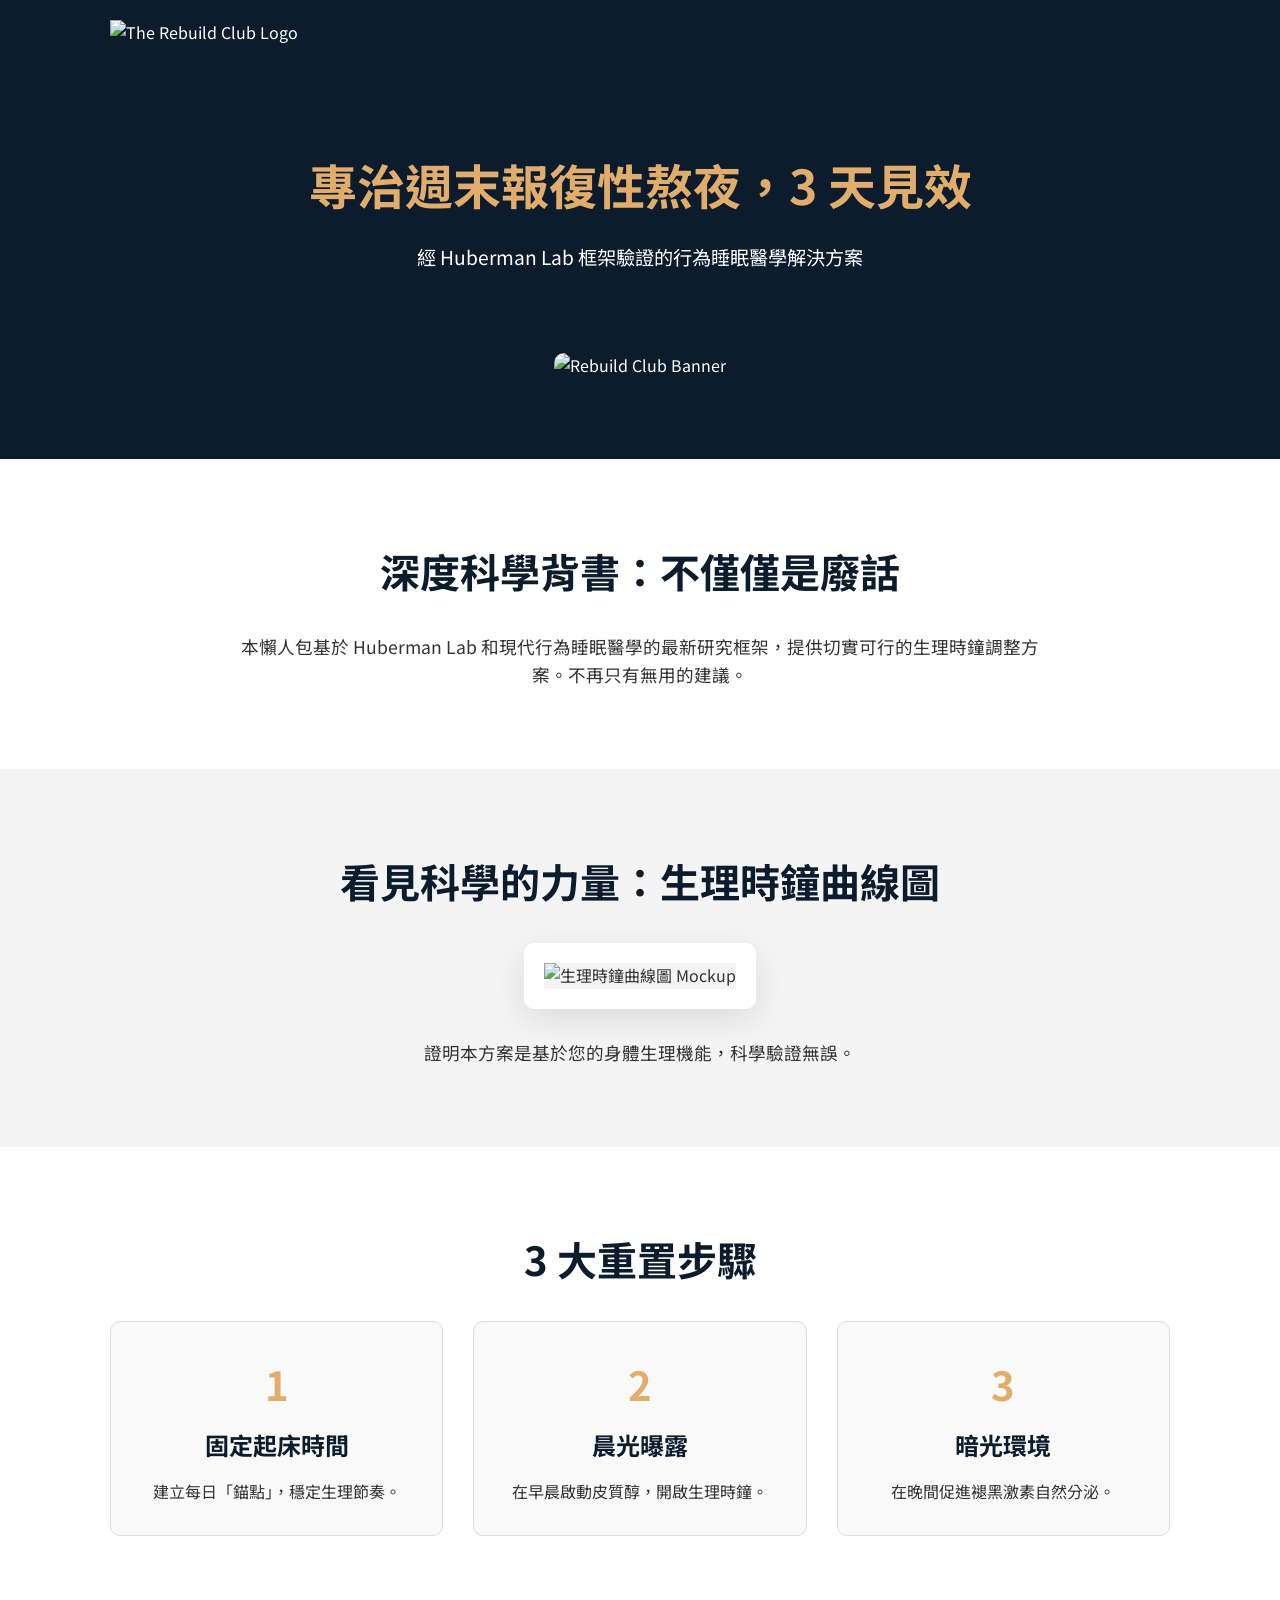
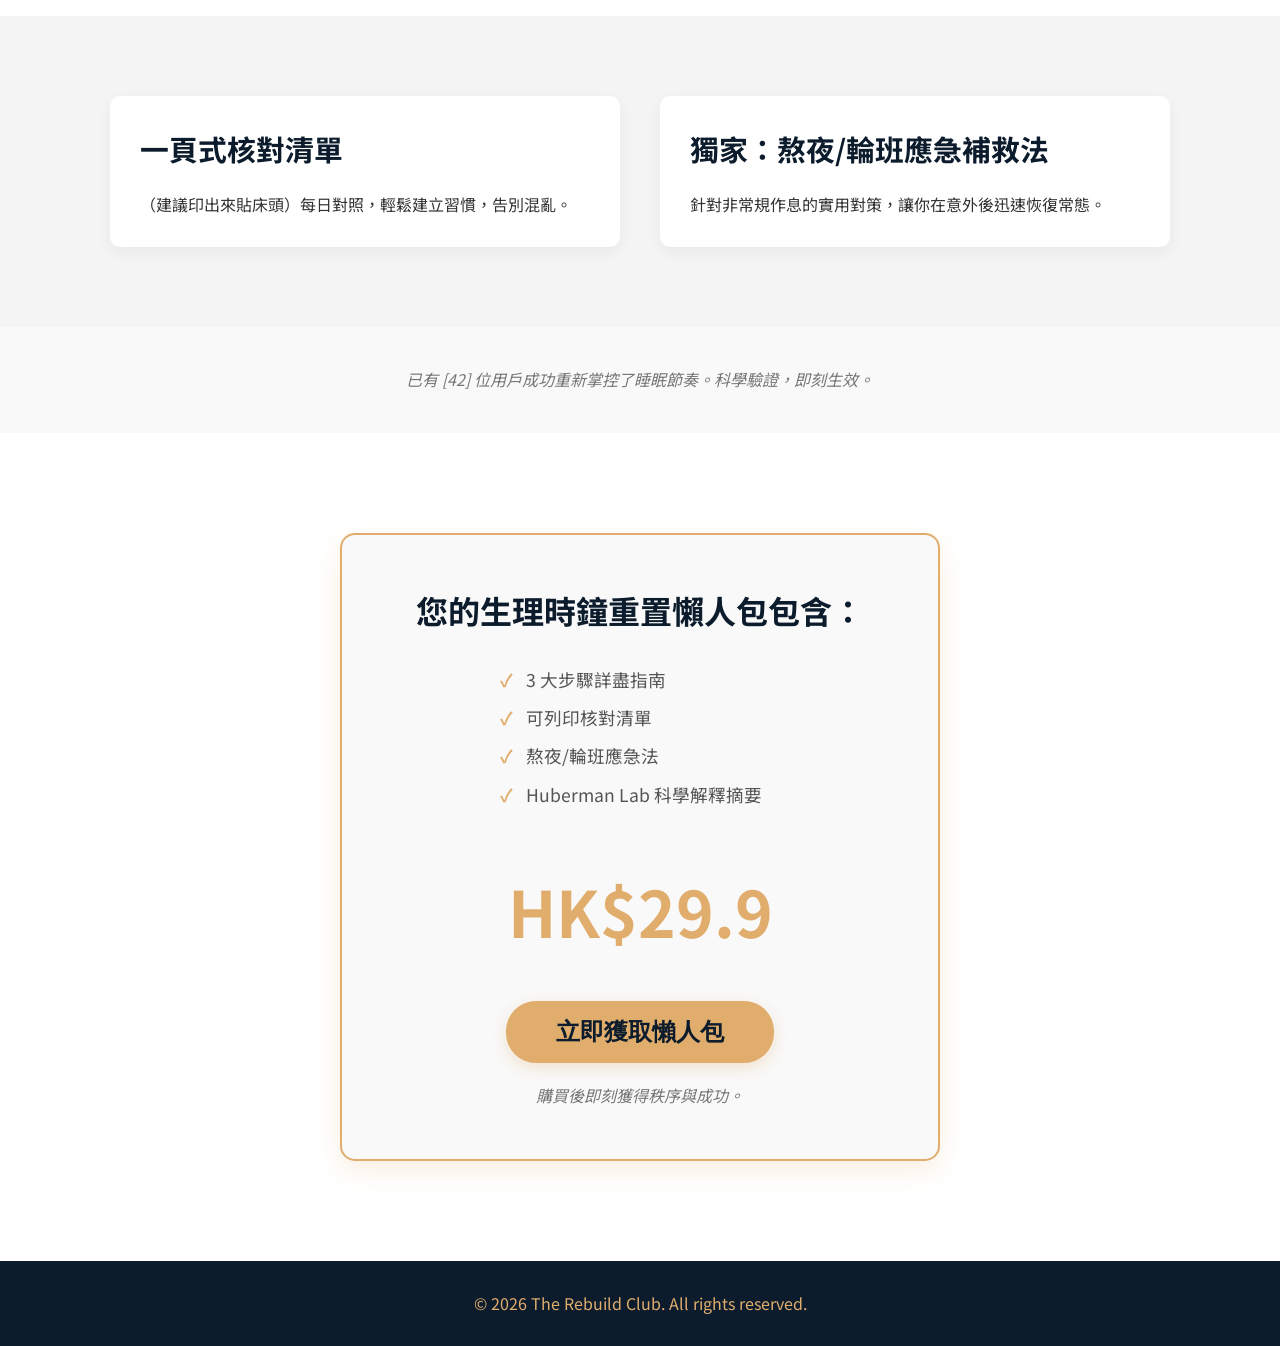
==== index.html @ 84f75bc5 "Update index.html" ====
<!DOCTYPE html>
<html lang="zh-Hant">
<head>
    <meta charset="UTF-8">
    <meta name="viewport" content="width=device-width, initial-scale=1.0">
    <title>生理時鐘重置懶人包 - The Rebuild Club</title>
    <link rel="stylesheet" href="style.css">
    <link rel="preconnect" href="https://fonts.googleapis.com">
    <link rel="preconnect" href="https://fonts.gstatic.com" crossorigin>
    <link href="https://fonts.googleapis.com/css2?family=Noto+Sans+TC:wght@400;700&display=swap" rel="stylesheet">
</head>
<body>
    <header>
        <div class="container">
            <img src="image_1.png" alt="The Rebuild Club Logo" class="logo">
        </div>
    </header>

    <section class="hero">
        <div class="container">
            <h1>專治週末報復性熬夜，3 天見效</h1>
            <p>經 Huberman Lab 框架驗證的行為睡眠醫學解決方案</p>
            <img src="image_1.png" alt="Rebuild Club Banner" class="hero-banner">
        </div>
    </section>

    <section class="science">
        <div class="container">
            <h2>深度科學背書：不僅僅是廢話</h2>
            <p>本懶人包基於 Huberman Lab 和現代行為睡眠醫學的最新研究框架，提供切實可行的生理時鐘調整方案。不再只有無用的建議。</p>
        </div>
    </section>

    <section class="product featured">
        <div class="container">
            <h2>看見科學的力量：生理時鐘曲線圖</h2>
            <div class="mockup-container">
                <img src="image_0.png" alt="生理時鐘曲線圖 Mockup" class="product-mockup">
            </div>
            <p>證明本方案是基於您的身體生理機能，科學驗證無誤。</p>
        </div>
    </section>

    <section class="steps">
        <div class="container">
            <h2>3 大重置步驟</h2>
            <div class="steps-grid">
                <div class="step-card">
                    <div class="step-number">1</div>
                    <h3>固定起床時間</h3>
                    <p>建立每日「錨點」，穩定生理節奏。</p>
                </div>
                <div class="step-card">
                    <div class="step-number">2</div>
                    <h3>晨光曝露</h3>
                    <p>在早晨啟動皮質醇，開啟生理時鐘。</p>
                </div>
                <div class="step-card">
                    <div class="step-number">3</div>
                    <h3>暗光環境</h3>
                    <p>在晚間促進褪黑激素自然分泌。</p>
                </div>
            </div>
        </div>
    </section>

    <section class="checklist-rescue">
        <div class="container">
            <div class="row">
                <div class="checklist-col">
                    <h3>一頁式核對清單</h3>
                    <p>（建議印出來貼床頭）每日對照，輕鬆建立習慣，告別混亂。</p>
                </div>
                <div class="rescue-col">
                    <h3>獨家：熬夜/輪班應急補救法</h3>
                    <p>針對非常規作息的實用對策，讓你在意外後迅速恢復常態。</p>
                </div>
            </div>
        </div>
    </section>

    <section class="social-proof">
        <div class="container">
            <p>已有 [42] 位用戶成功重新掌控了睡眠節奏。科學驗證，即刻生效。</p>
        </div>
    </section>

    <section class="pricing">
        <div class="container">
            <div class="pricing-card">
                <h3>您的生理時鐘重置懶人包包含：</h3>
                <ul>
                    <li>3 大步驟詳盡指南</li>
                    <li>可列印核對清單</li>
                    <li>熬夜/輪班應急法</li>
                    <li>Huberman Lab 科學解釋摘要</li>
                </ul>
                <div class="price">HK$29.9</div>
                <button class="cta-button">立即獲取懶人包</button>
                <p class="implication">購買後即刻獲得秩序與成功。</p>
            </div>
        </div>
    </section>

    <footer>
        <div class="container">
            <p>&copy; 2026 The Rebuild Club. All rights reserved.</p>
        </div>
    </footer >
</body>
</html>
---- style.css ----
/* --- Reset & Global --- */
* { box-sizing: border-box; margin: 0; padding: 0; }
body { font-family: 'Noto Sans TC', sans-serif; line-height: 1.6; color: #333; background-color: #f4f4f4; }
.container { max-width: 1100px; margin: 0 auto; padding: 0 20px; }
h1, h2, h3 { color: #0c1c2c; } /* 使用 logo 的深藍色 */

/* --- Header --- */
header { background-color: #0c1c2c; color: #fff; padding: 20px 0; }
.logo { height: 50px; }

/* --- Hero --- */
.hero { background-color: #0c1c2c; color: #fff; text-align: center; padding: 80px 0; }
.hero h1 { font-size: 3rem; margin-bottom: 20px; color: #e1ad6d; } /* 使用 logo 的金色 */
.hero p { font-size: 1.2rem; margin-bottom: 40px; }
.hero-banner { max-width: 60%; margin-top: 40px; border-radius: 10px; }

/* --- Science --- */
.science { padding: 80px 0; background-color: #fff; }
.science h2 { font-size: 2.5rem; text-align: center; margin-bottom: 30px; }
.science p { text-align: center; max-width: 800px; margin: 0 auto; font-size: 1.1rem; }

/* --- Product (Featured Section) --- */
.product { padding: 80px 0; }
.product h2 { font-size: 2.5rem; text-align: center; margin-bottom: 30px; }
.mockup-container { text-align: center; margin-bottom: 30px; display: flex; justify-content: center; }
.product-mockup { 
    max-width: 80%; 
    border-radius: 10px; 
    box-shadow: 0 10px 30px rgba(0,0,0,0.1); 
    border: 20px solid #fff; /* 模擬印刷頁面 Mockup */
    transition: transform 0.3s ease;
}
.product-mockup:hover { transform: scale(1.02); }
.product p { text-align: center; max-width: 800px; margin: 0 auto; font-size: 1.1rem; }

/* --- Steps --- */
.steps { padding: 80px 0; background-color: #fff; }
.steps h2 { font-size: 2.5rem; text-align: center; margin-bottom: 30px; }
.steps-grid { display: grid; grid-template-columns: repeat(3, 1fr); gap: 30px; }
.step-card { background-color: #f9f9f9; padding: 30px; border-radius: 10px; text-align: center; border: 1px solid #ddd; }
.step-number { font-size: 2.5rem; color: #e1ad6d; font-weight: bold; margin-bottom: 10px; }
.step-card h3 { font-size: 1.5rem; margin-bottom: 15px; }

/* --- Checklist & Rescue --- */
.checklist-rescue { padding: 80px 0; }
.row { display: flex; gap: 40px; }
.checklist-col, .rescue-col { flex: 1; padding: 30px; background-color: #fff; border-radius: 10px; box-shadow: 0 5px 15px rgba(0,0,0,0.05); }
.checklist-col h3, .rescue-col h3 { font-size: 1.8rem; margin-bottom: 20px; }

/* --- Social Proof --- */
.social-proof { padding: 40px 0; text-align: center; font-style: italic; background-color: #f9f9f9; color: #777; }

/* --- Pricing/CTA --- */
.pricing { padding: 100px 0; background-color: #fff; }
.pricing-card { 
    max-width: 600px; 
    margin: 0 auto; 
    padding: 50px; 
    border-radius: 15px; 
    background-color: #f9f9f9; 
    border: 2px solid #e1ad6d; 
    text-align: center; 
    box-shadow: 0 10px 25px rgba(225, 173, 109, 0.2);
}
.pricing-card h3 { font-size: 2rem; margin-bottom: 30px; }
.pricing-card ul { list-style: none; margin-bottom: 40px; text-align: left; display: inline-block; }
.pricing-card li { margin-bottom: 10px; font-size: 1.1rem; color: #555; }
.pricing-card li:before { content: "\2713"; color: #e1ad6d; font-weight: bold; display: inline-block; width: 1em; margin-left: -1em; margin-right: 0.5em; } /* 添加勾選符號 */
.price { font-size: 4rem; font-weight: bold; color: #e1ad6d; margin-bottom: 40px; }
.cta-button { 
    background-color: #e1ad6d; 
    color: #0c1c2c; 
    border: none; 
    padding: 15px 50px; 
    font-size: 1.5rem; 
    font-weight: bold; 
    border-radius: 30px; 
    cursor: pointer; 
    text-transform: uppercase; 
    transition: background-color 0.3s ease, transform 0.2s ease;
    box-shadow: 0 5px 15px rgba(225, 173, 109, 0.3);
}
.cta-button:hover { background-color: #d19a58; transform: translateY(-3px); }
.implication { margin-top: 20px; font-size: 1rem; color: #777; font-style: italic; }

/* --- Footer --- */
footer { padding: 30px 0; text-align: center; background-color: #0c1c2c; color: #e1ad6d; }

/* --- Responsive (響應式設計) --- */
@media (max-width: 768px) {
    .hero h1 { font-size: 2rem; }
    .hero p { font-size: 1rem; }
    .hero-banner { max-width: 80%; }
    .steps-grid { grid-template-columns: 1fr; }
    .row { flex-direction: column; gap: 20px; }
    .price { font-size: 3rem; }
    .pricing-card { padding: 30px; }
}
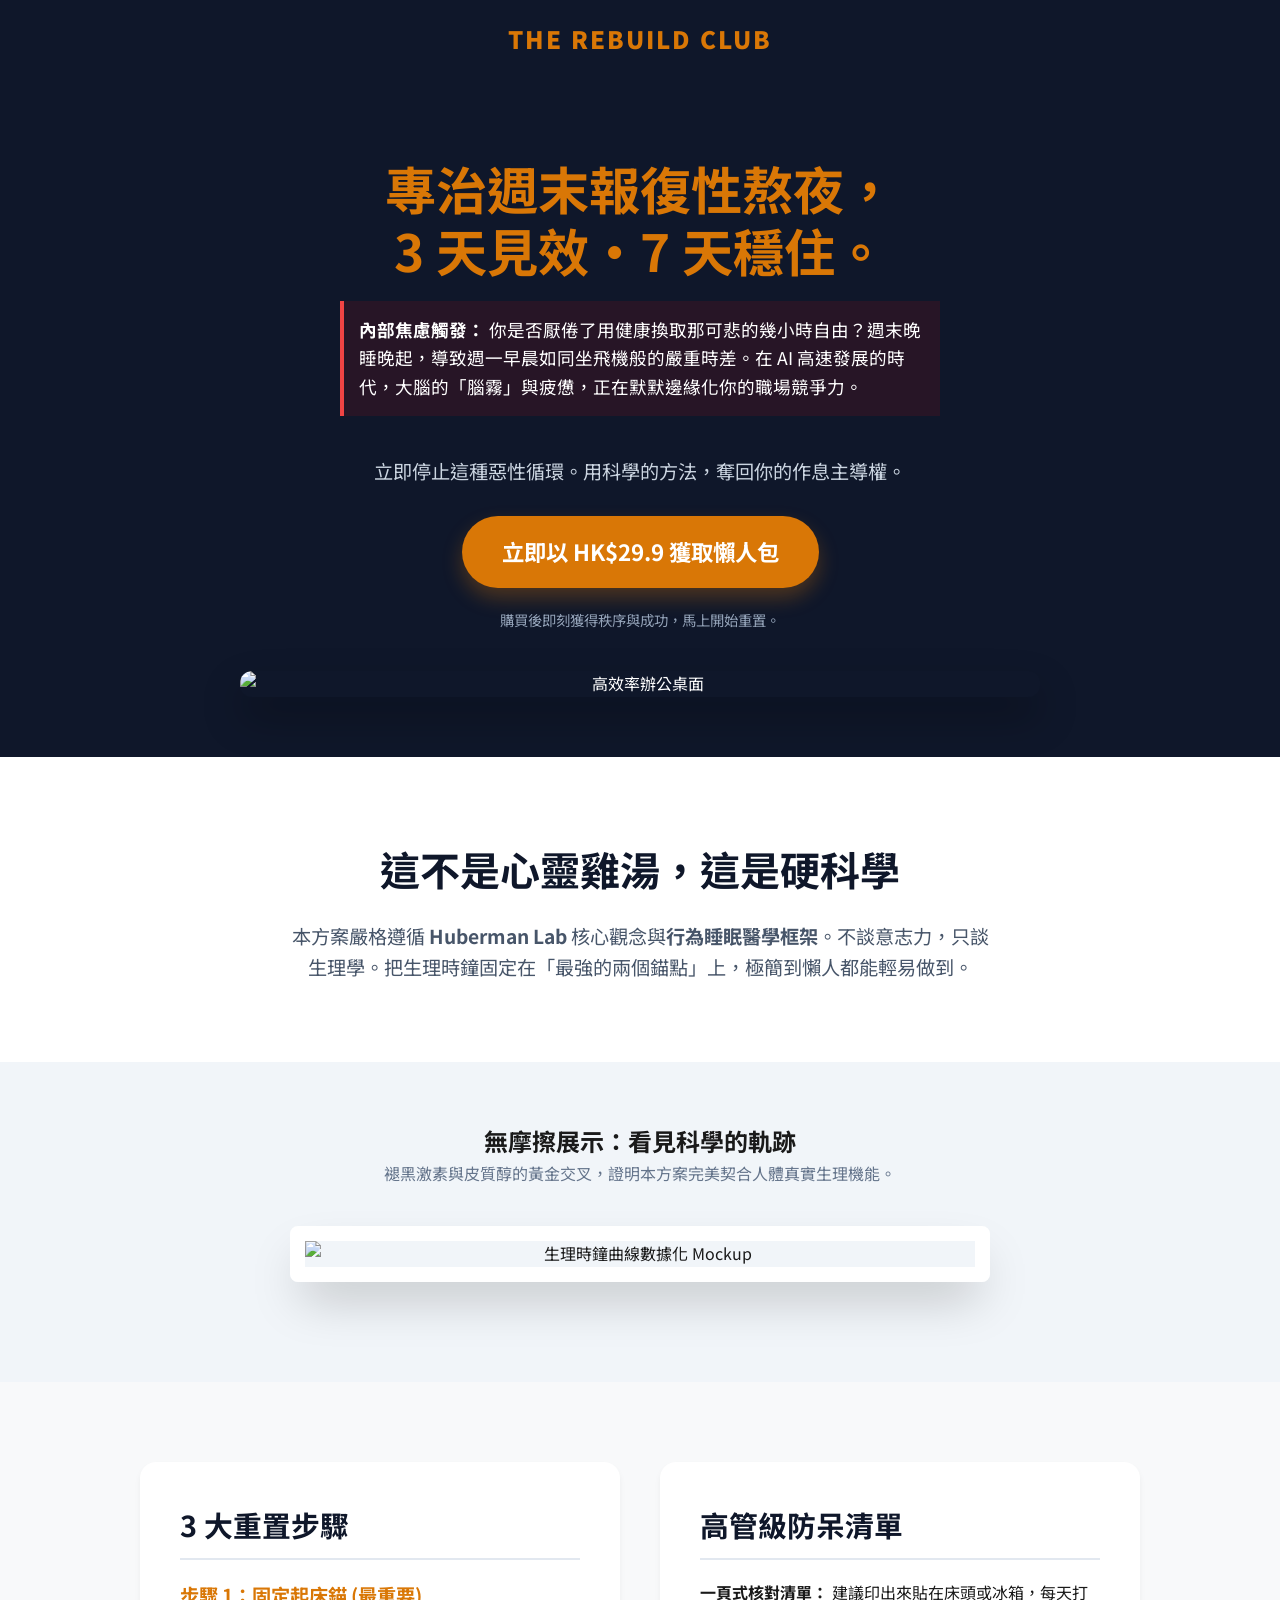
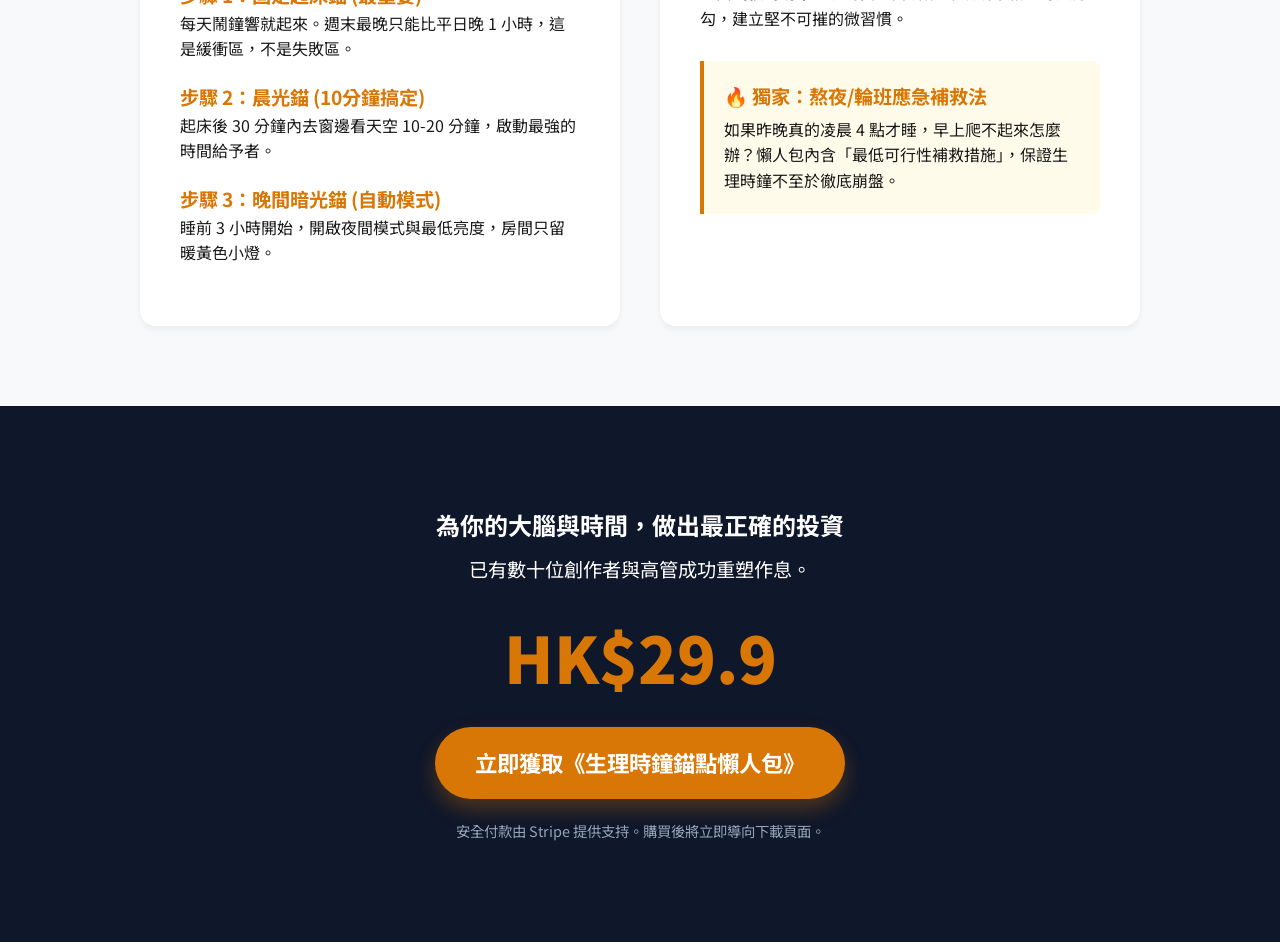
==== commit 72eaa37b: "Create index.html" ====
--- a/index.html
+++ b/index.html
@@ -3,109 +3,151 @@
 <head>
     <meta charset="UTF-8">
     <meta name="viewport" content="width=device-width, initial-scale=1.0">
-    <title>生理時鐘重置懶人包 - The Rebuild Club</title>
-    <link rel="stylesheet" href="style.css">
-    <link rel="preconnect" href="https://fonts.googleapis.com">
-    <link rel="preconnect" href="https://fonts.gstatic.com" crossorigin>
-    <link href="https://fonts.googleapis.com/css2?family=Noto+Sans+TC:wght@400;700&display=swap" rel="stylesheet">
+    <title>生理時鐘錨點懶人包 - The Rebuild Club</title>
+    <link href="https://fonts.googleapis.com/css2?family=Noto+Sans+TC:wght@400;700;900&display=swap" rel="stylesheet">
+    <style>
+        /* 全局設定 */
+        * { box-sizing: border-box; margin: 0; padding: 0; }
+        body { font-family: 'Noto Sans TC', sans-serif; line-height: 1.6; color: #1a1a1a; background-color: #f8f9fa; }
+        .container { max-width: 1000px; margin: 0 auto; padding: 0 20px; }
+        img { max-width: 100%; height: auto; display: block; }
+        
+        /* 品牌顏色 */
+        :root {
+            --primary-dark: #0f172a; /* 深藍色 */
+            --accent-gold: #d97706; /* 沉穩金色 */
+            --bg-light: #ffffff;
+        }
+
+        /* 導覽列 */
+        header { background-color: var(--primary-dark); padding: 20px 0; text-align: center; }
+        .logo-text { color: var(--accent-gold); font-size: 1.5rem; font-weight: 900; letter-spacing: 2px; }
+
+        /* 英雄區 (Hook - 反面願景) */
+        .hero { background-color: var(--primary-dark); color: #fff; padding: 80px 0 60px; text-align: center; }
+        .hero h1 { font-size: 3.2rem; color: var(--accent-gold); margin-bottom: 20px; line-height: 1.2; }
+        .hero .hook-text { font-size: 1.2rem; color: #cbd5e1; margin-bottom: 30px; max-width: 800px; margin-left: auto; margin-right: auto; }
+        .hero .pain-point { background-color: rgba(255,0,0,0.1); border-left: 4px solid #ef4444; padding: 15px; text-align: left; max-width: 600px; margin: 0 auto 40px; font-size: 1.1rem; }
+        
+        /* 按鈕樣式 */
+        .btn { display: inline-block; background-color: var(--accent-gold); color: #fff; padding: 18px 40px; font-size: 1.4rem; font-weight: bold; text-decoration: none; border-radius: 50px; transition: transform 0.2s, box-shadow 0.2s; box-shadow: 0 10px 20px rgba(217, 119, 6, 0.3); }
+        .btn:hover { transform: translateY(-3px); box-shadow: 0 15px 25px rgba(217, 119, 6, 0.4); }
+
+        /* 視覺橫幅 (Banner) */
+        .banner-img { border-radius: 12px; margin: 40px auto 0; box-shadow: 0 20px 40px rgba(0,0,0,0.3); max-width: 800px; }
+
+        /* 科學背書區 */
+        .science { padding: 80px 0; background-color: var(--bg-light); text-align: center; }
+        .science h2 { font-size: 2.5rem; color: var(--primary-dark); margin-bottom: 20px; }
+        .science p { font-size: 1.2rem; color: #475569; max-width: 700px; margin: 0 auto; }
+
+        /* Featured Section (無摩擦展示 Mockup) */
+        .featured { padding: 60px 0; background-color: #f1f5f9; text-align: center; }
+        .mockup-wrapper { margin: 40px auto; max-width: 700px; position: relative; }
+        /* 模擬實體紙張/平板的陰影與邊框 */
+        .mockup-img { border-radius: 8px; border: 15px solid #fff; box-shadow: 0 25px 50px -12px rgba(0, 0, 0, 0.25); }
+
+        /* 步驟與清單區 */
+        .content-grid { display: grid; grid-template-columns: 1fr 1fr; gap: 40px; padding: 80px 0; }
+        .steps-box, .checklist-box { background: #fff; padding: 40px; border-radius: 16px; box-shadow: 0 4px 6px rgba(0,0,0,0.05); }
+        h3 { font-size: 1.8rem; color: var(--primary-dark); margin-bottom: 20px; border-bottom: 2px solid #e2e8f0; padding-bottom: 10px; }
+        .step-item { margin-bottom: 20px; }
+        .step-item strong { display: block; color: var(--accent-gold); font-size: 1.2rem; }
+        
+        .exclusive { background-color: #fffbeb; border-left: 4px solid var(--accent-gold); padding: 20px; margin-top: 30px; border-radius: 0 8px 8px 0; }
+
+        /* 價格與 CTA 區 */
+        .pricing { background-color: var(--primary-dark); color: #fff; padding: 100px 0; text-align: center; }
+        .price-tag { font-size: 4rem; font-weight: 900; color: var(--accent-gold); margin: 20px 0; }
+        .guarantee { margin-top: 20px; color: #94a3b8; font-size: 0.9rem; }
+
+        /* 響應式 */
+        @media (max-width: 768px) {
+            .hero h1 { font-size: 2.2rem; }
+            .content-grid { grid-template-columns: 1fr; }
+        }
+    </style>
 </head>
 <body>
+
     <header>
         <div class="container">
-            <img src="image_1.png" alt="The Rebuild Club Logo" class="logo">
+            <div class="logo-text">THE REBUILD CLUB</div>
         </div>
     </header>
 
     <section class="hero">
         <div class="container">
-            <h1>專治週末報復性熬夜，3 天見效</h1>
-            <p>經 Huberman Lab 框架驗證的行為睡眠醫學解決方案</p>
-            <img src="image_1.png" alt="Rebuild Club Banner" class="hero-banner">
+            <h1>專治週末報復性熬夜，<br>3 天見效・7 天穩住。</h1>
+            
+            <div class="pain-point">
+                <strong>內部焦慮觸發：</strong> 你是否厭倦了用健康換取那可悲的幾小時自由？週末晚睡晚起，導致週一早晨如同坐飛機般的嚴重時差。在 AI 高速發展的時代，大腦的「腦霧」與疲憊，正在默默邊緣化你的職場競爭力。
+            </div>
+
+            <p class="hook-text">立即停止這種惡性循環。用科學的方法，奪回你的作息主導權。</p>
+            
+            <a href="https://buy.stripe.com/6oUdR9eTl7jA1aV7L0dQQ04" class="btn">立即以 HK$29.9 獲取懶人包</a>
+            <p class="guarantee">購買後即刻獲得秩序與成功，馬上開始重置。</p>
+
+            <img src="https://images.unsplash.com/photo-1541781774459-bb2af2f05b55?auto=format&fit=crop&w=1200&q=80" alt="高效率辦公桌面" class="banner-img">
         </div>
     </section>
 
     <section class="science">
         <div class="container">
-            <h2>深度科學背書：不僅僅是廢話</h2>
-            <p>本懶人包基於 Huberman Lab 和現代行為睡眠醫學的最新研究框架，提供切實可行的生理時鐘調整方案。不再只有無用的建議。</p>
+            <h2>這不是心靈雞湯，這是硬科學</h2>
+            <p>本方案嚴格遵循 <strong>Huberman Lab</strong> 核心觀念與<strong>行為睡眠醫學框架</strong>。不談意志力，只談生理學。把生理時鐘固定在「最強的兩個錨點」上，極簡到懶人都能輕易做到。</p>
         </div>
     </section>
 
-    <section class="product featured">
+    <section class="featured">
         <div class="container">
-            <h2>看見科學的力量：生理時鐘曲線圖</h2>
-            <div class="mockup-container">
-                <img src="image_0.png" alt="生理時鐘曲線圖 Mockup" class="product-mockup">
-            </div>
-            <p>證明本方案是基於您的身體生理機能，科學驗證無誤。</p>
-        </div>
-    </section>
-
-    <section class="steps">
-        <div class="container">
-            <h2>3 大重置步驟</h2>
-            <div class="steps-grid">
-                <div class="step-card">
-                    <div class="step-number">1</div>
-                    <h3>固定起床時間</h3>
-                    <p>建立每日「錨點」，穩定生理節奏。</p>
-                </div>
-                <div class="step-card">
-                    <div class="step-number">2</div>
-                    <h3>晨光曝露</h3>
-                    <p>在早晨啟動皮質醇，開啟生理時鐘。</p>
-                </div>
-                <div class="step-card">
-                    <div class="step-number">3</div>
-                    <h3>暗光環境</h3>
-                    <p>在晚間促進褪黑激素自然分泌。</p>
-                </div>
+            <h2>無摩擦展示：看見科學的軌跡</h2>
+            <p style="color: #64748b; margin-bottom: 20px;">褪黑激素與皮質醇的黃金交叉，證明本方案完美契合人體真實生理機能。</p>
+            
+            <div class="mockup-wrapper">
+                <img src="https://images.unsplash.com/photo-1551288049-bebda4e38f71?auto=format&fit=crop&w=1000&q=80" alt="生理時鐘曲線數據化 Mockup" class="mockup-img">
             </div>
         </div>
     </section>
 
-    <section class="checklist-rescue">
-        <div class="container">
-            <div class="row">
-                <div class="checklist-col">
-                    <h3>一頁式核對清單</h3>
-                    <p>（建議印出來貼床頭）每日對照，輕鬆建立習慣，告別混亂。</p>
-                </div>
-                <div class="rescue-col">
-                    <h3>獨家：熬夜/輪班應急補救法</h3>
-                    <p>針對非常規作息的實用對策，讓你在意外後迅速恢復常態。</p>
-                </div>
+    <section class="container content-grid">
+        <div class="steps-box">
+            <h3>3 大重置步驟</h3>
+            <div class="step-item">
+                <strong>步驟 1：固定起床錨 (最重要)</strong>
+                每天鬧鐘響就起來。週末最晚只能比平日晚 1 小時，這是緩衝區，不是失敗區。
+            </div>
+            <div class="step-item">
+                <strong>步驟 2：晨光錨 (10分鐘搞定)</strong>
+                起床後 30 分鐘內去窗邊看天空 10-20 分鐘，啟動最強的時間給予者。
+            </div>
+            <div class="step-item">
+                <strong>步驟 3：晚間暗光錨 (自動模式)</strong>
+                睡前 3 小時開始，開啟夜間模式與最低亮度，房間只留暖黃色小燈。
             </div>
         </div>
-    </section>
 
-    <section class="social-proof">
-        <div class="container">
-            <p>已有 [42] 位用戶成功重新掌控了睡眠節奏。科學驗證，即刻生效。</p>
+        <div class="checklist-box">
+            <h3>高管級防呆清單</h3>
+            <p><strong>一頁式核對清單：</strong> 建議印出來貼在床頭或冰箱，每天打勾，建立堅不可摧的微習慣。</p>
+            
+            <div class="exclusive">
+                <strong style="color: var(--accent-gold); font-size: 1.2rem; display: block; margin-bottom: 5px;">🔥 獨家：熬夜/輪班應急補救法</strong>
+                如果昨晚真的凌晨 4 點才睡，早上爬不起來怎麼辦？懶人包內含「最低可行性補救措施」，保證生理時鐘不至於徹底崩盤。
+            </div>
         </div>
     </section>
 
     <section class="pricing">
         <div class="container">
-            <div class="pricing-card">
-                <h3>您的生理時鐘重置懶人包包含：</h3>
-                <ul>
-                    <li>3 大步驟詳盡指南</li>
-                    <li>可列印核對清單</li>
-                    <li>熬夜/輪班應急法</li>
-                    <li>Huberman Lab 科學解釋摘要</li>
-                </ul>
-                <div class="price">HK$29.9</div>
-                <button class="cta-button">立即獲取懶人包</button>
-                <p class="implication">購買後即刻獲得秩序與成功。</p>
-            </div>
+            <h2>為你的大腦與時間，做出最正確的投資</h2>
+            <p style="font-size: 1.2rem; margin-top: 10px;">已有數十位創作者與高管成功重塑作息。</p>
+            <div class="price-tag">HK$29.9</div>
+            <a href="https://buy.stripe.com/6oUdR9eTl7jA1aV7L0dQQ04" class="btn">立即獲取《生理時鐘錨點懶人包》</a>
+            <p class="guarantee">安全付款由 Stripe 提供支持。購買後將立即導向下載頁面。</p>
         </div>
     </section>
 
-    <footer>
-        <div class="container">
-            <p>&copy; 2026 The Rebuild Club. All rights reserved.</p>
-        </div>
-    </footer >
 </body>
 </html>
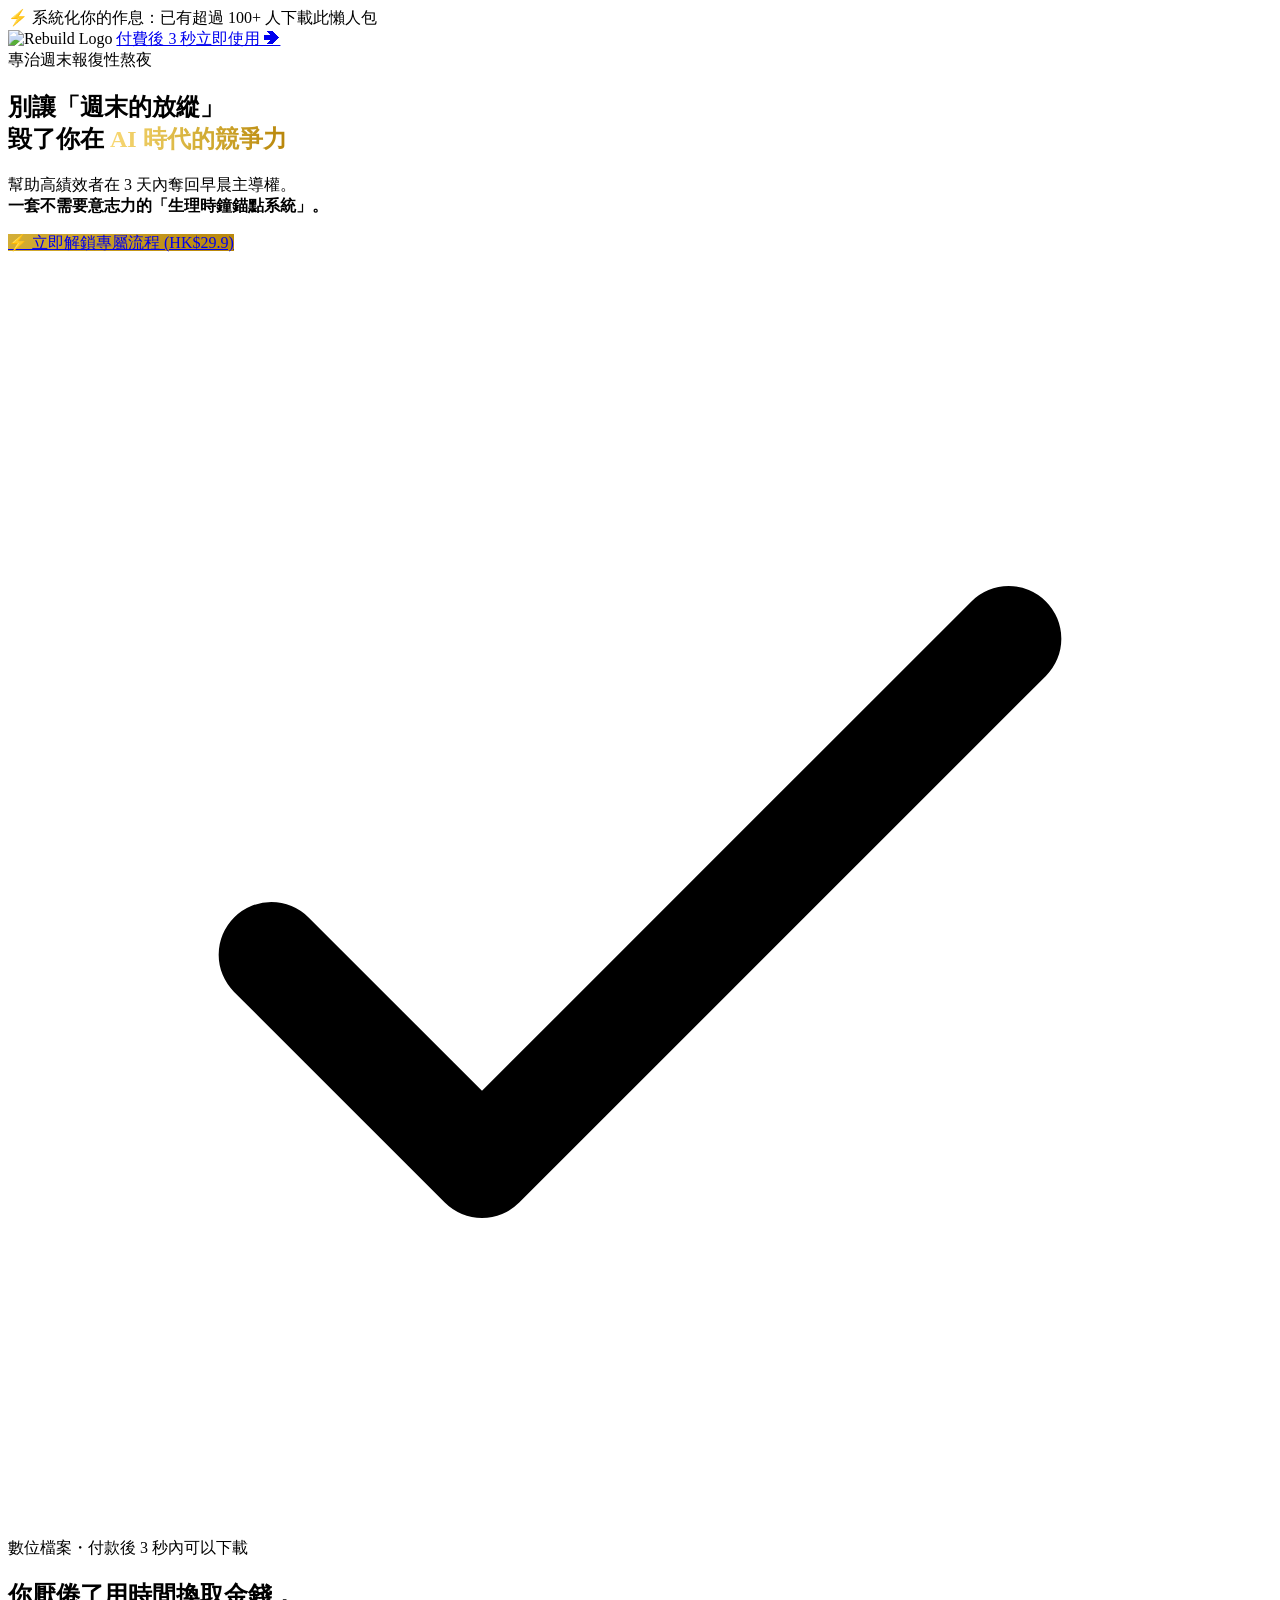
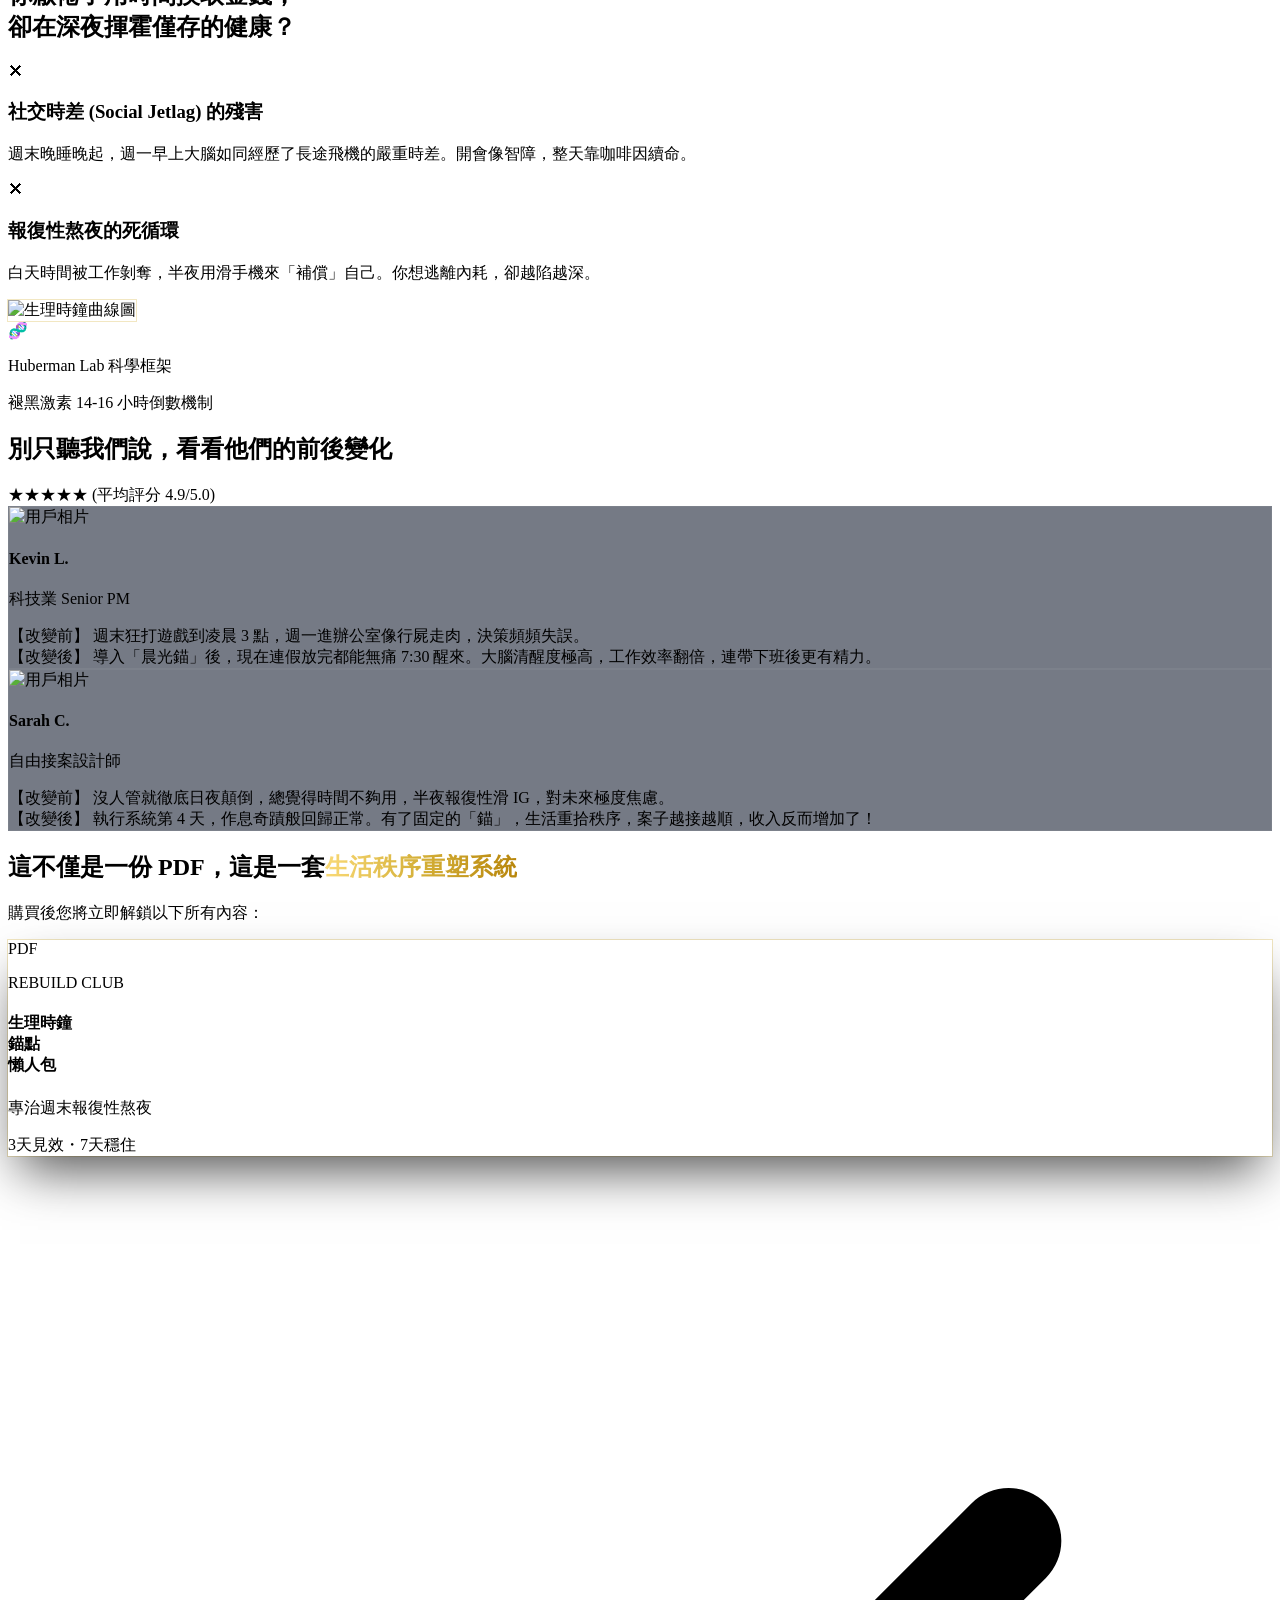
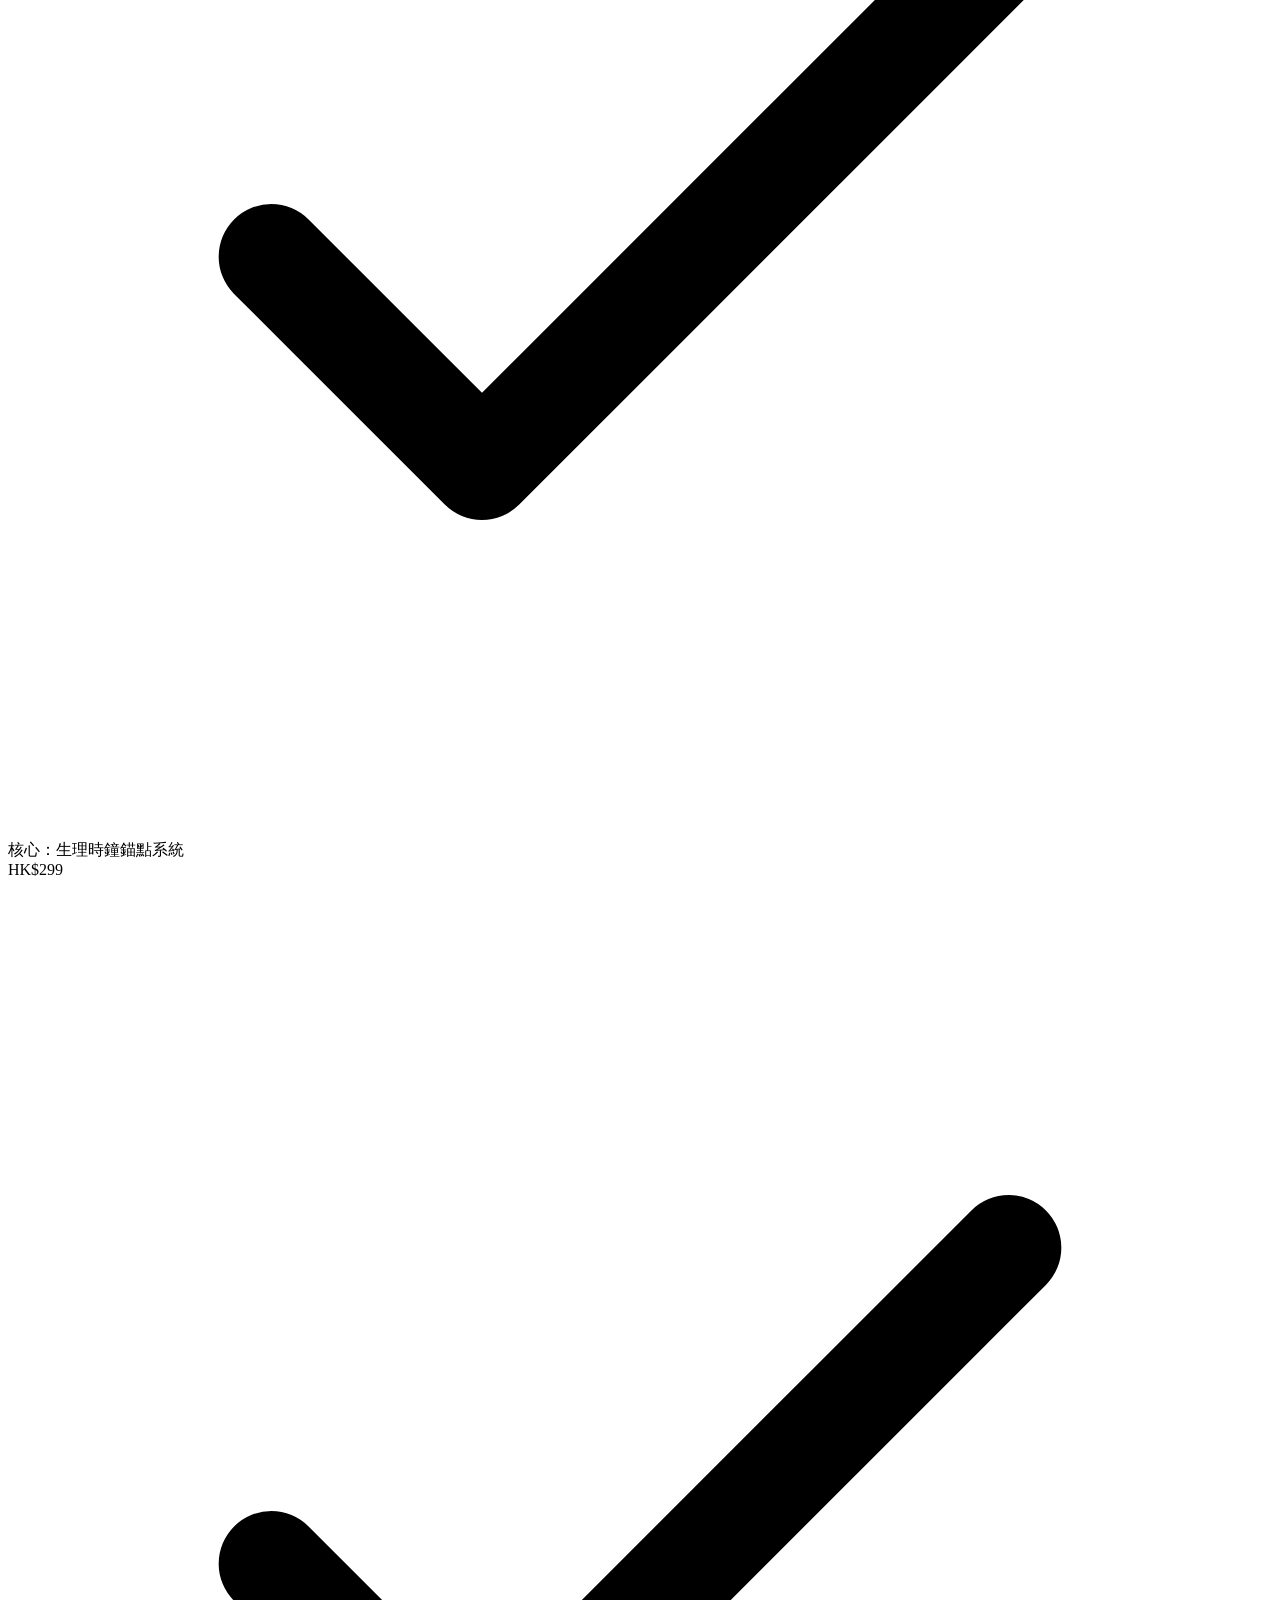
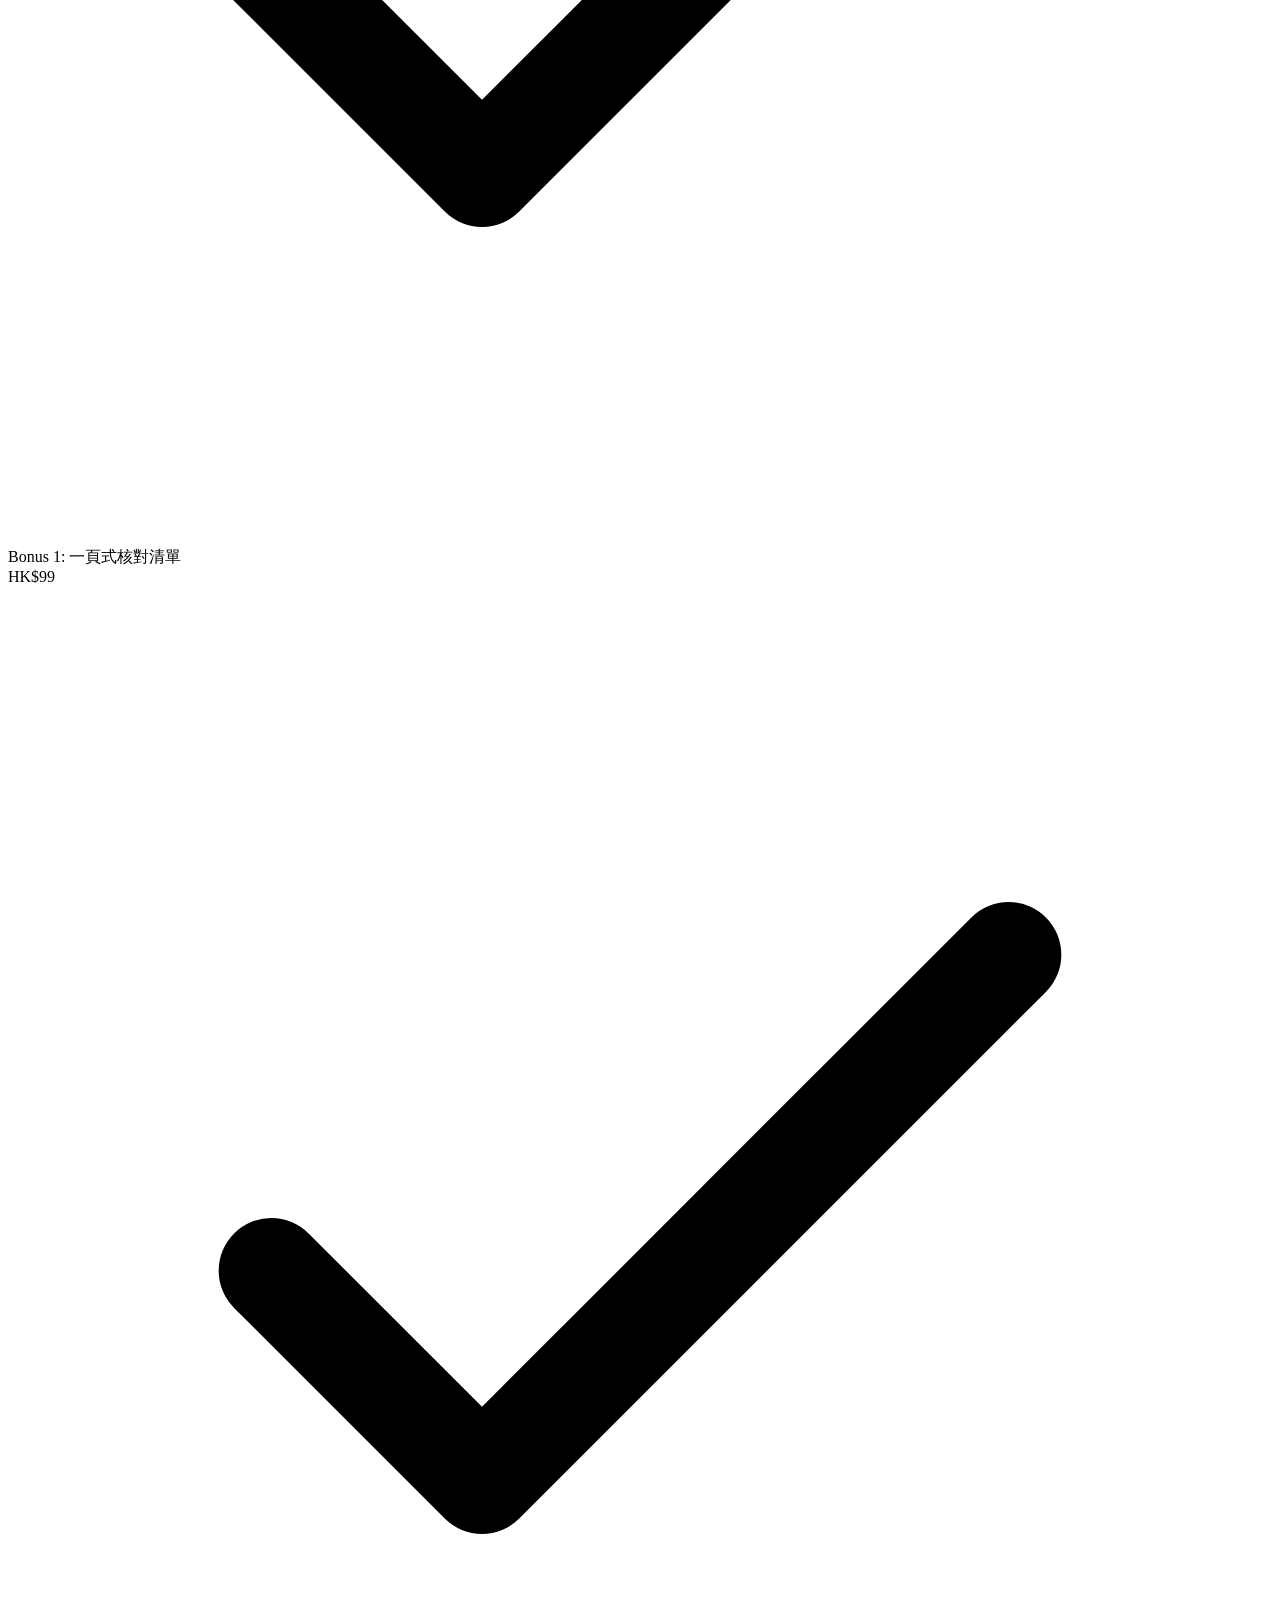
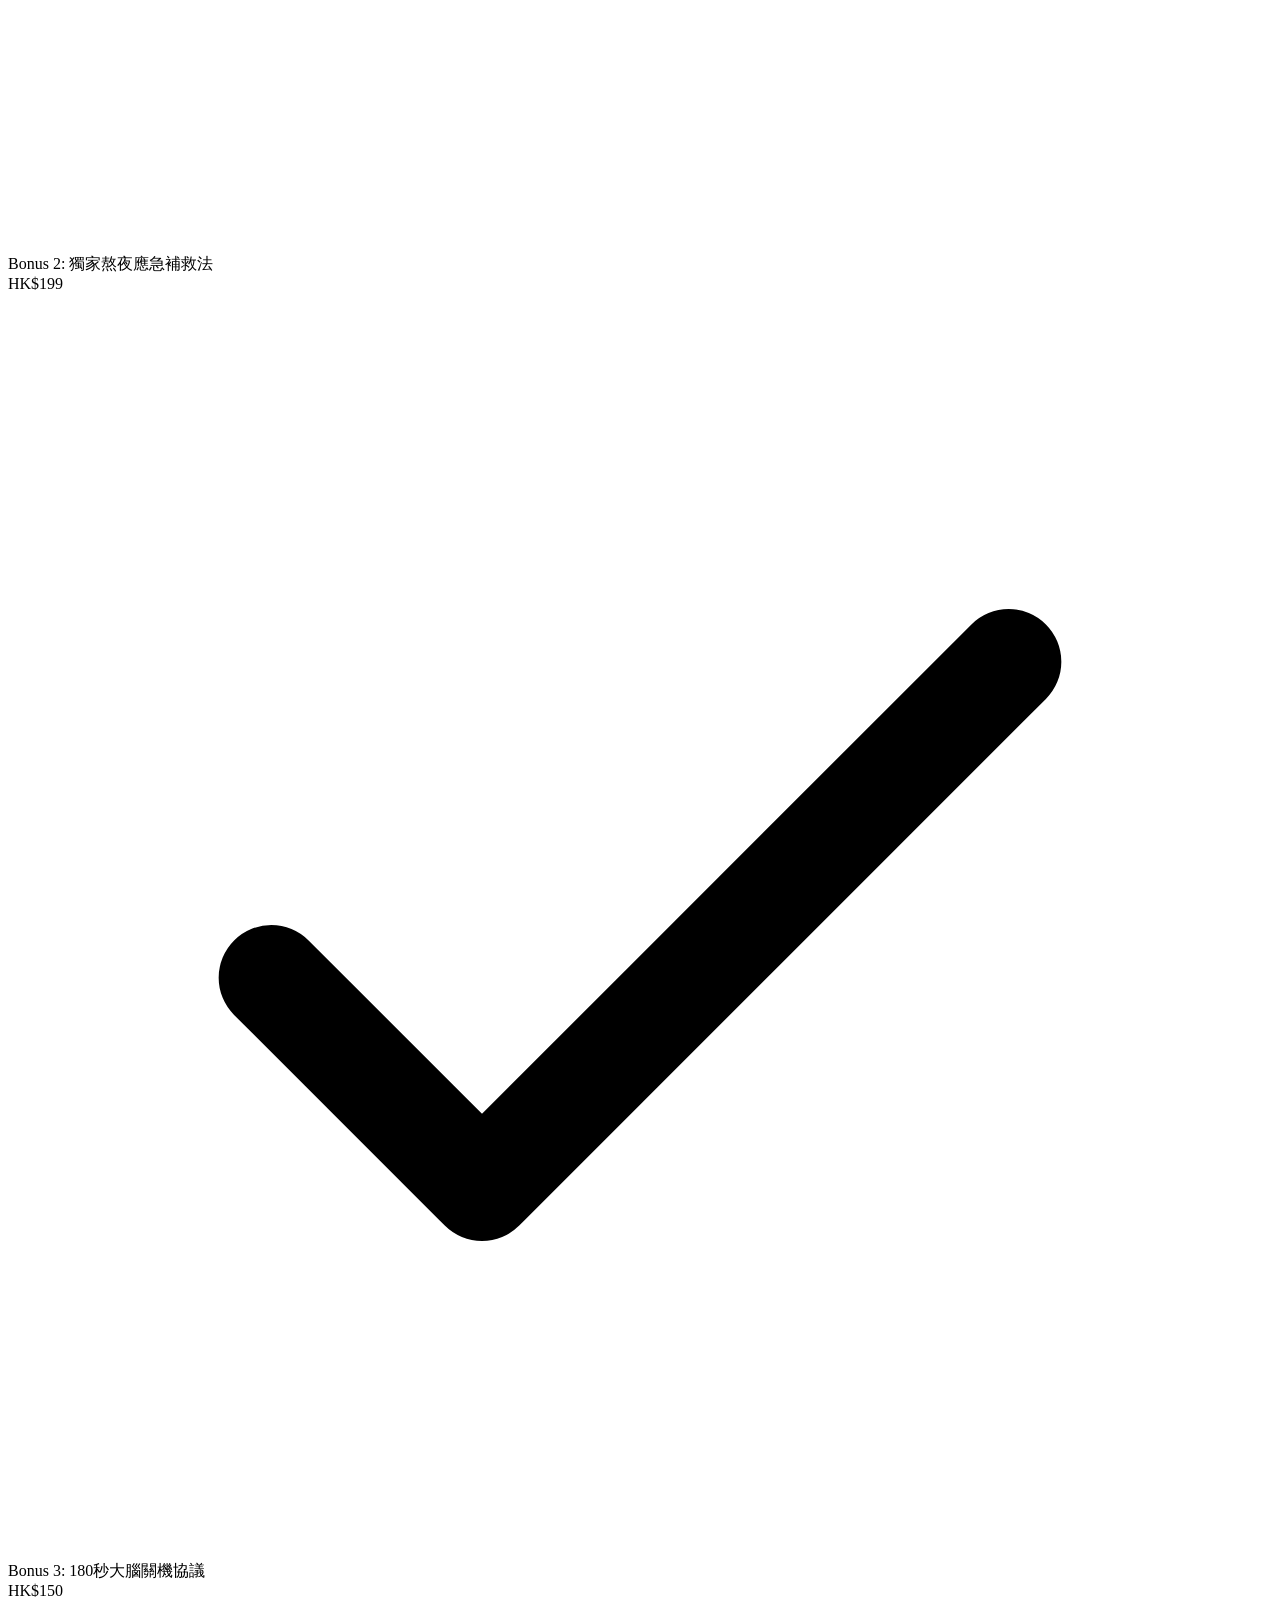
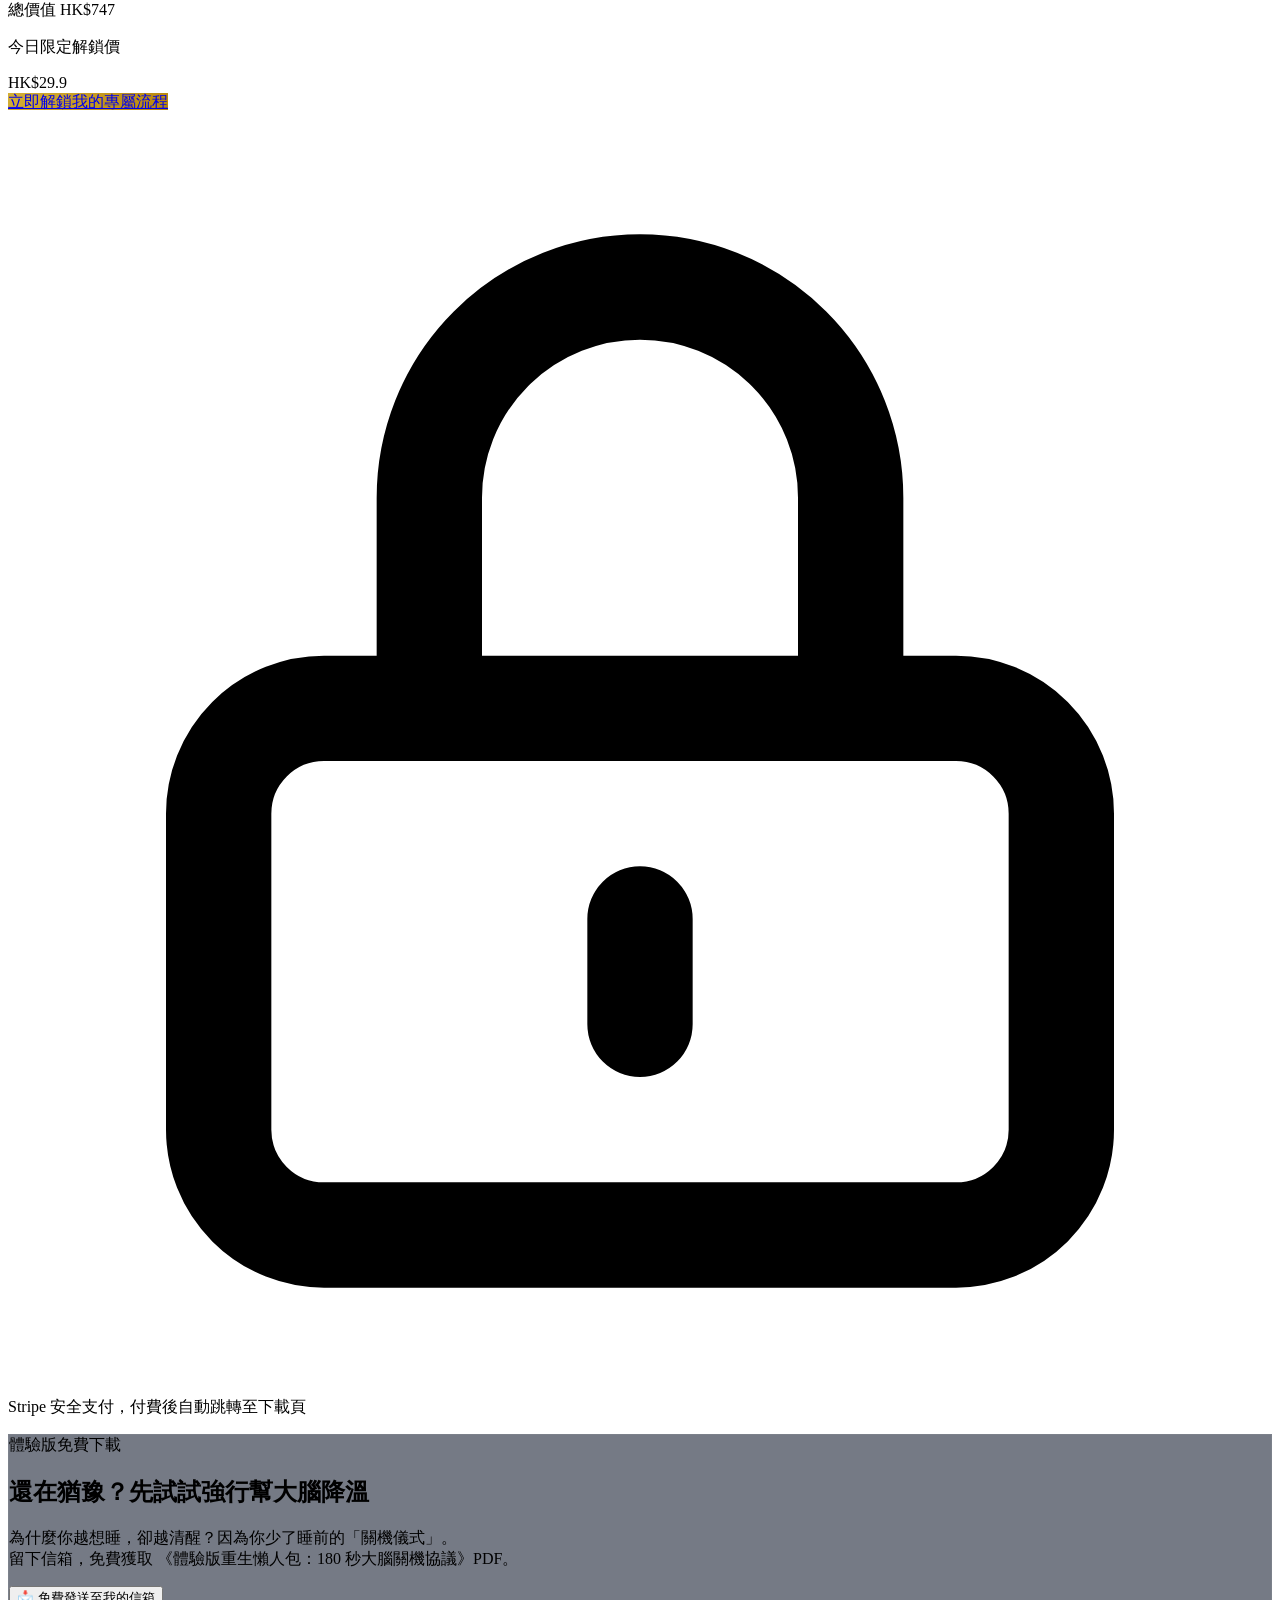
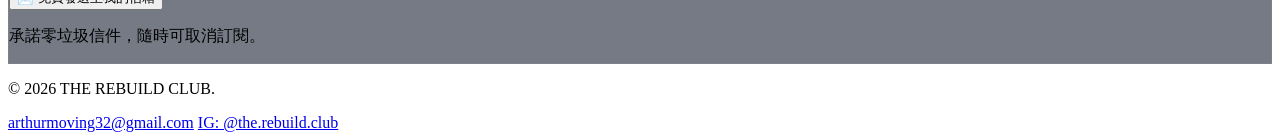
==== commit 6a4f94c7: "Create index.html" ====
--- a/index.html
+++ b/index.html
@@ -1,153 +1,331 @@
 <!DOCTYPE html>
-<html lang="zh-Hant">
+<html lang="zh-TW" class="scroll-smooth">
 <head>
     <meta charset="UTF-8">
     <meta name="viewport" content="width=device-width, initial-scale=1.0">
-    <title>生理時鐘錨點懶人包 - The Rebuild Club</title>
-    <link href="https://fonts.googleapis.com/css2?family=Noto+Sans+TC:wght@400;700;900&display=swap" rel="stylesheet">
+    <title>REBUILD CLUB | 生理時鐘錨點懶人包</title>
+    <script src="https://cdn.tailwindcss.com"></script>
+    <script>
+        tailwind.config = {
+            theme: {
+                extend: {
+                    colors: {
+                        brand: {
+                            dark: '#0a0f16',
+                            light: '#1a2235',
+                            gold: '#d4af37',
+                            goldlight: '#f9d976',
+                            accent: '#e66a39'
+                        }
+                    },
+                    fontFamily: {
+                        sans: ['Inter', 'system-ui', 'sans-serif'],
+                    }
+                }
+            }
+        }
+    </script>
     <style>
-        /* 全局設定 */
-        * { box-sizing: border-box; margin: 0; padding: 0; }
-        body { font-family: 'Noto Sans TC', sans-serif; line-height: 1.6; color: #1a1a1a; background-color: #f8f9fa; }
-        .container { max-width: 1000px; margin: 0 auto; padding: 0 20px; }
-        img { max-width: 100%; height: auto; display: block; }
-        
-        /* 品牌顏色 */
-        :root {
-            --primary-dark: #0f172a; /* 深藍色 */
-            --accent-gold: #d97706; /* 沉穩金色 */
-            --bg-light: #ffffff;
-        }
-
-        /* 導覽列 */
-        header { background-color: var(--primary-dark); padding: 20px 0; text-align: center; }
-        .logo-text { color: var(--accent-gold); font-size: 1.5rem; font-weight: 900; letter-spacing: 2px; }
-
-        /* 英雄區 (Hook - 反面願景) */
-        .hero { background-color: var(--primary-dark); color: #fff; padding: 80px 0 60px; text-align: center; }
-        .hero h1 { font-size: 3.2rem; color: var(--accent-gold); margin-bottom: 20px; line-height: 1.2; }
-        .hero .hook-text { font-size: 1.2rem; color: #cbd5e1; margin-bottom: 30px; max-width: 800px; margin-left: auto; margin-right: auto; }
-        .hero .pain-point { background-color: rgba(255,0,0,0.1); border-left: 4px solid #ef4444; padding: 15px; text-align: left; max-width: 600px; margin: 0 auto 40px; font-size: 1.1rem; }
-        
-        /* 按鈕樣式 */
-        .btn { display: inline-block; background-color: var(--accent-gold); color: #fff; padding: 18px 40px; font-size: 1.4rem; font-weight: bold; text-decoration: none; border-radius: 50px; transition: transform 0.2s, box-shadow 0.2s; box-shadow: 0 10px 20px rgba(217, 119, 6, 0.3); }
-        .btn:hover { transform: translateY(-3px); box-shadow: 0 15px 25px rgba(217, 119, 6, 0.4); }
-
-        /* 視覺橫幅 (Banner) */
-        .banner-img { border-radius: 12px; margin: 40px auto 0; box-shadow: 0 20px 40px rgba(0,0,0,0.3); max-width: 800px; }
-
-        /* 科學背書區 */
-        .science { padding: 80px 0; background-color: var(--bg-light); text-align: center; }
-        .science h2 { font-size: 2.5rem; color: var(--primary-dark); margin-bottom: 20px; }
-        .science p { font-size: 1.2rem; color: #475569; max-width: 700px; margin: 0 auto; }
-
-        /* Featured Section (無摩擦展示 Mockup) */
-        .featured { padding: 60px 0; background-color: #f1f5f9; text-align: center; }
-        .mockup-wrapper { margin: 40px auto; max-width: 700px; position: relative; }
-        /* 模擬實體紙張/平板的陰影與邊框 */
-        .mockup-img { border-radius: 8px; border: 15px solid #fff; box-shadow: 0 25px 50px -12px rgba(0, 0, 0, 0.25); }
-
-        /* 步驟與清單區 */
-        .content-grid { display: grid; grid-template-columns: 1fr 1fr; gap: 40px; padding: 80px 0; }
-        .steps-box, .checklist-box { background: #fff; padding: 40px; border-radius: 16px; box-shadow: 0 4px 6px rgba(0,0,0,0.05); }
-        h3 { font-size: 1.8rem; color: var(--primary-dark); margin-bottom: 20px; border-bottom: 2px solid #e2e8f0; padding-bottom: 10px; }
-        .step-item { margin-bottom: 20px; }
-        .step-item strong { display: block; color: var(--accent-gold); font-size: 1.2rem; }
-        
-        .exclusive { background-color: #fffbeb; border-left: 4px solid var(--accent-gold); padding: 20px; margin-top: 30px; border-radius: 0 8px 8px 0; }
-
-        /* 價格與 CTA 區 */
-        .pricing { background-color: var(--primary-dark); color: #fff; padding: 100px 0; text-align: center; }
-        .price-tag { font-size: 4rem; font-weight: 900; color: var(--accent-gold); margin: 20px 0; }
-        .guarantee { margin-top: 20px; color: #94a3b8; font-size: 0.9rem; }
-
-        /* 響應式 */
-        @media (max-width: 768px) {
-            .hero h1 { font-size: 2.2rem; }
-            .content-grid { grid-template-columns: 1fr; }
+        .text-gradient {
+            background: linear-gradient(to right, #f9d976, #d4af37, #b8860b);
+            -webkit-background-clip: text;
+            -webkit-text-fill-color: transparent;
+        }
+        .btn-gradient {
+            background: linear-gradient(135deg, #d4af37 0%, #b8860b 100%);
+            transition: all 0.3s ease;
+        }
+        .btn-gradient:hover {
+            background: linear-gradient(135deg, #f9d976 0%, #d4af37 100%);
+            transform: translateY(-2px);
+            box-shadow: 0 10px 25px -5px rgba(212, 175, 55, 0.5);
+        }
+        .mockup-shadow {
+            box-shadow: 0 25px 50px -12px rgba(0, 0, 0, 0.7), 0 0 0 1px rgba(212, 175, 55, 0.3);
+        }
+        .glass-panel {
+            background: rgba(26, 34, 53, 0.6);
+            backdrop-filter: blur(12px);
+            border: 1px solid rgba(255, 255, 255, 0.05);
+        }
+        /* Testimonial scroll animation */
+        @keyframes scroll {
+            0% { transform: translateX(0); }
+            100% { transform: translateX(-50%); }
+        }
+        .animate-scroll {
+            display: flex;
+            width: 200%;
+            animation: scroll 20s linear infinite;
+        }
+        .animate-scroll:hover {
+            animation-play-state: paused;
         }
     </style>
 </head>
-<body>
-
-    <header>
-        <div class="container">
-            <div class="logo-text">THE REBUILD CLUB</div>
-        </div>
-    </header>
-
-    <section class="hero">
-        <div class="container">
-            <h1>專治週末報復性熬夜，<br>3 天見效・7 天穩住。</h1>
+<body class="bg-brand-dark text-slate-300 font-sans antialiased selection:bg-brand-gold selection:text-brand-dark overflow-x-hidden">
+
+    <!-- 頂部倒數計時/稀缺性提示 -->
+    <div class="bg-brand-gold text-brand-dark text-center py-2 text-sm font-bold tracking-wide">
+        ⚡ 系統化你的作息：已有超過 100+ 人下載此懶人包
+    </div>
+
+    <!-- 導航欄 -->
+    <nav class="fixed w-full z-50 bg-brand-dark/90 backdrop-blur-md border-b border-white/5 top-[36px]">
+        <div class="max-w-6xl mx-auto px-4 h-16 flex justify-between items-center">
+            <img src="rebuild-logo.jpeg.jpeg" alt="Rebuild Logo" class="h-8 w-auto object-contain rounded">
+            <a href="#pricing" class="text-brand-gold hover:text-white font-bold text-sm transition-colors">
+                付費後 3 秒立即使用 ➔
+            </a>
+        </div>
+    </nav>
+
+    <!-- 1. 痛點標題與視覺鉤子 (Hero Section) -->
+    <section class="pt-40 pb-20 px-4 relative">
+        <div class="absolute top-0 left-1/2 -translate-x-1/2 w-[800px] h-[500px] bg-brand-gold/5 rounded-full blur-[120px] pointer-events-none"></div>
+        <div class="max-w-5xl mx-auto text-center relative z-10">
+            <div class="inline-flex items-center gap-2 px-3 py-1 rounded-full bg-red-500/10 text-red-400 border border-red-500/20 text-sm font-bold mb-6">
+                專治週末報復性熬夜
+            </div>
+            <h1 class="text-5xl md:text-7xl font-extrabold text-white tracking-tight mb-6 leading-tight">
+                別讓「週末的放縱」<br>
+                毀了你在 <span class="text-gradient">AI 時代的競爭力</span>
+            </h1>
+            <p class="text-xl md:text-2xl text-slate-400 mb-10 max-w-3xl mx-auto leading-relaxed">
+                幫助高績效者在 3 天內奪回早晨主導權。<br>
+                <strong class="text-white">一套不需要意志力的「生理時鐘錨點系統」。</strong>
+            </p>
             
-            <div class="pain-point">
-                <strong>內部焦慮觸發：</strong> 你是否厭倦了用健康換取那可悲的幾小時自由？週末晚睡晚起，導致週一早晨如同坐飛機般的嚴重時差。在 AI 高速發展的時代，大腦的「腦霧」與疲憊，正在默默邊緣化你的職場競爭力。
-            </div>
-
-            <p class="hook-text">立即停止這種惡性循環。用科學的方法，奪回你的作息主導權。</p>
+            <!-- 即時滿足 CTA -->
+            <div class="flex flex-col items-center gap-4">
+                <a href="#pricing" class="btn-gradient text-brand-dark font-black text-xl py-5 px-12 rounded-xl w-full sm:w-auto text-center shadow-[0_0_30px_rgba(212,175,55,0.3)] transform transition hover:scale-105">
+                    ⚡ 立即解鎖專屬流程 (HK$29.9)
+                </a>
+                <p class="text-sm text-slate-500 flex items-center gap-2">
+                    <svg class="w-4 h-4 text-green-500" fill="none" stroke="currentColor" viewBox="0 0 24 24"><path stroke-linecap="round" stroke-linejoin="round" stroke-width="2" d="M5 13l4 4L19 7"></path></svg>
+                    數位檔案・付款後 3 秒內可以下載
+                </p>
+            </div>
+        </div>
+    </section>
+
+    <!-- 2. 反向願景 (Anti-Vision / 內部觸發) -->
+    <section class="py-20 bg-brand-light/30 border-y border-white/5">
+        <div class="max-w-5xl mx-auto px-4">
+            <div class="grid md:grid-cols-2 gap-16 items-center">
+                <div class="space-y-8">
+                    <h2 class="text-3xl md:text-4xl font-bold text-white leading-tight">
+                        你厭倦了用時間換取金錢，<br>
+                        卻在深夜揮霍僅存的健康？
+                    </h2>
+                    <div class="space-y-6">
+                        <div class="flex gap-4 p-4 rounded-xl bg-red-500/5 border border-red-500/10">
+                            <div class="w-10 h-10 rounded-full bg-red-500/20 text-red-400 flex items-center justify-center font-bold text-xl shrink-0">✕</div>
+                            <div>
+                                <h3 class="font-bold text-white mb-1">社交時差 (Social Jetlag) 的殘害</h3>
+                                <p class="text-slate-400 text-sm">週末晚睡晚起，週一早上大腦如同經歷了長途飛機的嚴重時差。開會像智障，整天靠咖啡因續命。</p>
+                            </div>
+                        </div>
+                        <div class="flex gap-4 p-4 rounded-xl bg-red-500/5 border border-red-500/10">
+                            <div class="w-10 h-10 rounded-full bg-red-500/20 text-red-400 flex items-center justify-center font-bold text-xl shrink-0">✕</div>
+                            <div>
+                                <h3 class="font-bold text-white mb-1">報復性熬夜的死循環</h3>
+                                <p class="text-slate-400 text-sm">白天時間被工作剝奪，半夜用滑手機來「補償」自己。你想逃離內耗，卻越陷越深。</p>
+                            </div>
+                        </div>
+                    </div>
+                </div>
+                
+                <!-- 數據化社會證明 & 科學背書圖 -->
+                <div class="relative group">
+                    <div class="absolute inset-0 bg-brand-gold/20 opacity-0 group-hover:opacity-100 transition-opacity duration-500 rounded-2xl blur-xl"></div>
+                    <img src="retouch_2026040721144819.jpg" alt="生理時鐘曲線圖" class="w-full h-auto rounded-2xl border border-white/10 relative z-10 mockup-shadow">
+                    <div class="absolute -bottom-6 -left-6 bg-brand-dark p-4 rounded-xl border border-white/10 shadow-2xl z-20 flex items-center gap-3">
+                        <div class="w-12 h-12 bg-brand-gold/20 rounded-full flex items-center justify-center">
+                            <span class="text-brand-gold font-bold text-xl">🧬</span>
+                        </div>
+                        <div>
+                            <p class="text-white font-bold">Huberman Lab 科學框架</p>
+                            <p class="text-xs text-slate-400">褪黑激素 14-16 小時倒數機制</p>
+                        </div>
+                    </div>
+                </div>
+            </div>
+        </div>
+    </section>
+
+    <!-- 4. 用戶案例 (Social Proof) -->
+    <section class="py-24 overflow-hidden relative">
+        <div class="max-w-6xl mx-auto px-4 mb-12 text-center">
+            <h2 class="text-3xl font-bold text-white mb-4">別只聽我們說，看看他們的<span class="text-brand-gold">前後變化</span></h2>
+            <div class="flex items-center justify-center gap-2 text-yellow-500 mb-2">
+                ★★★★★ <span class="text-slate-400 text-sm ml-2">(平均評分 4.9/5.0)</span>
+            </div>
+        </div>
+
+        <div class="max-w-6xl mx-auto px-4 grid md:grid-cols-2 gap-6">
+            <!-- 案例 1 -->
+            <div class="glass-panel p-8 rounded-2xl">
+                <div class="flex items-center gap-4 mb-6">
+                    <div class="w-14 h-14 bg-slate-700 rounded-full overflow-hidden border-2 border-brand-gold">
+                        <img src="https://i.pravatar.cc/150?img=11" alt="用戶相片" class="w-full h-full object-cover">
+                    </div>
+                    <div>
+                        <h4 class="text-white font-bold">Kevin L.</h4>
+                        <p class="text-xs text-brand-gold">科技業 Senior PM</p>
+                    </div>
+                </div>
+                <div class="space-y-4 text-sm">
+                    <div class="bg-red-500/10 p-3 rounded-lg border border-red-500/20 text-slate-300">
+                        <span class="text-red-400 font-bold">【改變前】</span> 週末狂打遊戲到凌晨 3 點，週一進辦公室像行屍走肉，決策頻頻失誤。
+                    </div>
+                    <div class="bg-green-500/10 p-3 rounded-lg border border-green-500/20 text-slate-300">
+                        <span class="text-green-400 font-bold">【改變後】</span> 導入「晨光錨」後，現在連假放完都能無痛 7:30 醒來。大腦清醒度極高，工作效率翻倍，連帶下班後更有精力。
+                    </div>
+                </div>
+            </div>
+
+            <!-- 案例 2 -->
+            <div class="glass-panel p-8 rounded-2xl">
+                <div class="flex items-center gap-4 mb-6">
+                    <div class="w-14 h-14 bg-slate-700 rounded-full overflow-hidden border-2 border-brand-gold">
+                        <img src="https://i.pravatar.cc/150?img=5" alt="用戶相片" class="w-full h-full object-cover">
+                    </div>
+                    <div>
+                        <h4 class="text-white font-bold">Sarah C.</h4>
+                        <p class="text-xs text-brand-gold">自由接案設計師</p>
+                    </div>
+                </div>
+                <div class="space-y-4 text-sm">
+                    <div class="bg-red-500/10 p-3 rounded-lg border border-red-500/20 text-slate-300">
+                        <span class="text-red-400 font-bold">【改變前】</span> 沒人管就徹底日夜顛倒，總覺得時間不夠用，半夜報復性滑 IG，對未來極度焦慮。
+                    </div>
+                    <div class="bg-green-500/10 p-3 rounded-lg border border-green-500/20 text-slate-300">
+                        <span class="text-green-400 font-bold">【改變後】</span> 執行系統第 4 天，作息奇蹟般回歸正常。有了固定的「錨」，生活重拾秩序，案子越接越順，收入反而增加了！
+                    </div>
+                </div>
+            </div>
+        </div>
+    </section>
+
+    <!-- 3. 極致的價值堆疊 (Value Stacking) & 5. 定價 (Pricing) -->
+    <section id="pricing" class="py-24 bg-brand-light/20 border-t border-white/5 relative">
+        <div class="absolute inset-0 bg-[radial-gradient(ellipse_at_bottom,_var(--tw-gradient-stops))] from-brand-gold/10 via-transparent to-transparent"></div>
+        <div class="max-w-5xl mx-auto px-4 relative z-10">
             
-            <a href="https://buy.stripe.com/6oUdR9eTl7jA1aV7L0dQQ04" class="btn">立即以 HK$29.9 獲取懶人包</a>
-            <p class="guarantee">購買後即刻獲得秩序與成功，馬上開始重置。</p>
-
-            <img src="https://images.unsplash.com/photo-1541781774459-bb2af2f05b55?auto=format&fit=crop&w=1200&q=80" alt="高效率辦公桌面" class="banner-img">
-        </div>
-    </section>
-
-    <section class="science">
-        <div class="container">
-            <h2>這不是心靈雞湯，這是硬科學</h2>
-            <p>本方案嚴格遵循 <strong>Huberman Lab</strong> 核心觀念與<strong>行為睡眠醫學框架</strong>。不談意志力，只談生理學。把生理時鐘固定在「最強的兩個錨點」上，極簡到懶人都能輕易做到。</p>
-        </div>
-    </section>
-
-    <section class="featured">
-        <div class="container">
-            <h2>無摩擦展示：看見科學的軌跡</h2>
-            <p style="color: #64748b; margin-bottom: 20px;">褪黑激素與皮質醇的黃金交叉，證明本方案完美契合人體真實生理機能。</p>
+            <div class="text-center mb-12">
+                <h2 class="text-4xl font-extrabold text-white mb-4">這不僅是一份 PDF，這是一套<span class="text-gradient">生活秩序重塑系統</span></h2>
+                <p class="text-slate-400">購買後您將立即解鎖以下所有內容：</p>
+            </div>
+
+            <div class="grid md:grid-cols-2 gap-12 items-center max-w-4xl mx-auto bg-brand-dark p-8 md:p-12 rounded-3xl border border-brand-gold/30 shadow-[0_0_50px_rgba(212,175,55,0.1)]">
+                
+                <!-- 無摩擦展示 (Digital Mockup) -->
+                <div class="flex justify-center">
+                    <div class="relative w-64 h-80 bg-gradient-to-br from-[#1a2235] to-[#0a0f16] rounded-xl transform -rotate-2 transition-transform hover:rotate-0 duration-500 mockup-shadow border border-brand-gold/50 flex flex-col justify-between p-6 overflow-hidden">
+                        <div class="absolute top-0 right-0 w-32 h-32 bg-brand-gold/10 rounded-full blur-xl -mr-10 -mt-10"></div>
+                        <div class="absolute -right-4 -top-4 w-14 h-14 bg-red-500 text-white rounded-full flex items-center justify-center font-bold shadow-lg transform rotate-12 z-10">PDF</div>
+                        <div class="relative z-10">
+                            <p class="text-brand-gold text-xs font-bold tracking-widest mb-2">REBUILD CLUB</p>
+                            <h4 class="text-white font-black text-3xl leading-tight mb-4">生理時鐘<br>錨點<br>懶人包</h4>
+                            <div class="w-12 h-1 bg-brand-gold mb-4"></div>
+                            <p class="text-xs text-slate-400">專治週末報復性熬夜</p>
+                        </div>
+                        <div class="border-t border-white/20 pt-3 relative z-10">
+                            <p class="text-[9px] text-slate-500">3天見效・7天穩住</p>
+                        </div>
+                    </div>
+                </div>
+
+                <!-- 價值堆疊清單 -->
+                <div class="space-y-6">
+                    <div class="space-y-4">
+                        <div class="flex justify-between items-center border-b border-white/10 pb-3">
+                            <div class="flex items-center gap-3">
+                                <svg class="w-5 h-5 text-brand-gold" fill="none" stroke="currentColor" viewBox="0 0 24 24"><path stroke-linecap="round" stroke-linejoin="round" stroke-width="2" d="M5 13l4 4L19 7"></path></svg>
+                                <span class="text-white font-bold">核心：生理時鐘錨點系統</span>
+                            </div>
+                            <span class="text-slate-500 line-through text-sm">HK$299</span>
+                        </div>
+                        <div class="flex justify-between items-center border-b border-white/10 pb-3">
+                            <div class="flex items-center gap-3">
+                                <svg class="w-5 h-5 text-brand-gold" fill="none" stroke="currentColor" viewBox="0 0 24 24"><path stroke-linecap="round" stroke-linejoin="round" stroke-width="2" d="M5 13l4 4L19 7"></path></svg>
+                                <span class="text-white">Bonus 1: 一頁式核對清單</span>
+                            </div>
+                            <span class="text-slate-500 line-through text-sm">HK$99</span>
+                        </div>
+                        <div class="flex justify-between items-center border-b border-white/10 pb-3">
+                            <div class="flex items-center gap-3">
+                                <svg class="w-5 h-5 text-brand-gold" fill="none" stroke="currentColor" viewBox="0 0 24 24"><path stroke-linecap="round" stroke-linejoin="round" stroke-width="2" d="M5 13l4 4L19 7"></path></svg>
+                                <span class="text-white">Bonus 2: 獨家熬夜應急補救法</span>
+                            </div>
+                            <span class="text-slate-500 line-through text-sm">HK$199</span>
+                        </div>
+                        <div class="flex justify-between items-center border-b border-white/10 pb-3">
+                            <div class="flex items-center gap-3">
+                                <svg class="w-5 h-5 text-brand-gold" fill="none" stroke="currentColor" viewBox="0 0 24 24"><path stroke-linecap="round" stroke-linejoin="round" stroke-width="2" d="M5 13l4 4L19 7"></path></svg>
+                                <span class="text-white">Bonus 3: 180秒大腦關機協議</span>
+                            </div>
+                            <span class="text-slate-500 line-through text-sm">HK$150</span>
+                        </div>
+                    </div>
+
+                    <div class="bg-white/5 rounded-xl p-4 flex justify-between items-center border border-white/10">
+                        <span class="text-slate-400">總價值</span>
+                        <span class="text-2xl text-slate-500 line-through font-bold">HK$747</span>
+                    </div>
+
+                    <div class="pt-4">
+                        <p class="text-brand-gold text-sm font-bold mb-2 uppercase tracking-widest">今日限定解鎖價</p>
+                        <div class="flex items-end gap-3 mb-6">
+                            <span class="text-6xl font-extrabold text-white tracking-tighter">HK$29.9</span>
+                        </div>
+                        <a href="https://buy.stripe.com/6oUdR9eTl7jA1aV7L0dQQ04" target="_blank" rel="noopener noreferrer" class="block w-full btn-gradient text-brand-dark font-black text-xl py-5 rounded-xl text-center shadow-[0_0_20px_rgba(212,175,55,0.4)]">
+                            立即解鎖我的專屬流程
+                        </a>
+                        <p class="text-center text-xs text-slate-500 mt-3 flex items-center justify-center gap-2">
+                            <svg class="w-4 h-4" fill="none" stroke="currentColor" viewBox="0 0 24 24"><path stroke-linecap="round" stroke-linejoin="round" stroke-width="2" d="M12 15v2m-6 4h12a2 2 0 002-2v-6a2 2 0 00-2-2H6a2 2 0 00-2 2v6a2 2 0 002 2zm10-10V7a4 4 0 00-8 0v4h8z"></path></svg>
+                            Stripe 安全支付，付費後自動跳轉至下載頁
+                        </p>
+                    </div>
+                </div>
+            </div>
+        </div>
+    </section>
+
+    <!-- 精簡行動召喚 (Lead Magnet / 免費體驗版) -->
+    <section class="py-20 px-4 bg-brand-dark border-t border-white/5">
+        <div class="max-w-3xl mx-auto glass-panel rounded-3xl p-8 md:p-12 text-center relative overflow-hidden">
+            <div class="absolute top-0 right-0 w-64 h-64 bg-brand-gold/10 rounded-full blur-3xl -mr-20 -mt-20 pointer-events-none"></div>
             
-            <div class="mockup-wrapper">
-                <img src="https://images.unsplash.com/photo-1551288049-bebda4e38f71?auto=format&fit=crop&w=1000&q=80" alt="生理時鐘曲線數據化 Mockup" class="mockup-img">
-            </div>
-        </div>
-    </section>
-
-    <section class="container content-grid">
-        <div class="steps-box">
-            <h3>3 大重置步驟</h3>
-            <div class="step-item">
-                <strong>步驟 1：固定起床錨 (最重要)</strong>
-                每天鬧鐘響就起來。週末最晚只能比平日晚 1 小時，這是緩衝區，不是失敗區。
-            </div>
-            <div class="step-item">
-                <strong>步驟 2：晨光錨 (10分鐘搞定)</strong>
-                起床後 30 分鐘內去窗邊看天空 10-20 分鐘，啟動最強的時間給予者。
-            </div>
-            <div class="step-item">
-                <strong>步驟 3：晚間暗光錨 (自動模式)</strong>
-                睡前 3 小時開始，開啟夜間模式與最低亮度，房間只留暖黃色小燈。
-            </div>
-        </div>
-
-        <div class="checklist-box">
-            <h3>高管級防呆清單</h3>
-            <p><strong>一頁式核對清單：</strong> 建議印出來貼在床頭或冰箱，每天打勾，建立堅不可摧的微習慣。</p>
-            
-            <div class="exclusive">
-                <strong style="color: var(--accent-gold); font-size: 1.2rem; display: block; margin-bottom: 5px;">🔥 獨家：熬夜/輪班應急補救法</strong>
-                如果昨晚真的凌晨 4 點才睡，早上爬不起來怎麼辦？懶人包內含「最低可行性補救措施」，保證生理時鐘不至於徹底崩盤。
-            </div>
-        </div>
-    </section>
-
-    <section class="pricing">
-        <div class="container">
-            <h2>為你的大腦與時間，做出最正確的投資</h2>
-            <p style="font-size: 1.2rem; margin-top: 10px;">已有數十位創作者與高管成功重塑作息。</p>
-            <div class="price-tag">HK$29.9</div>
-            <a href="https://buy.stripe.com/6oUdR9eTl7jA1aV7L0dQQ04" class="btn">立即獲取《生理時鐘錨點懶人包》</a>
-            <p class="guarantee">安全付款由 Stripe 提供支持。購買後將立即導向下載頁面。</p>
-        </div>
-    </section>
+            <div class="relative z-10">
+                <span class="inline-block py-1 px-3 rounded-full bg-white/10 text-slate-300 text-xs font-bold tracking-wider mb-4 border border-white/10">體驗版免費下載</span>
+                <h2 class="text-2xl md:text-3xl font-bold text-white mb-4">還在猶豫？先試試強行幫大腦降溫</h2>
+                <p class="text-slate-400 mb-8 max-w-xl mx-auto text-sm leading-relaxed">
+                    為什麼你越想睡，卻越清醒？因為你少了睡前的「關機儀式」。<br>
+                    留下信箱，免費獲取 <span class="text-brand-gold font-bold">《體驗版重生懶人包：180 秒大腦關機協議》</span>PDF。
+                </p>
+                
+                <form action="https://preview.mailerlite.io/forms/2259366/184372720847291485/share" method="GET" target="_blank" class="flex flex-col sm:flex-row justify-center gap-3 max-w-md mx-auto">
+                    <button type="submit" class="w-full bg-white text-brand-dark font-black px-8 py-4 rounded-xl hover:bg-slate-200 transition-colors shadow-lg">
+                        📩 免費發送至我的信箱
+                    </button>
+                </form>
+                <p class="text-[10px] text-slate-500 mt-4">承諾零垃圾信件，隨時可取消訂閱。</p>
+            </div>
+        </div>
+    </section>
+
+    <!-- Footer -->
+    <footer class="py-8 border-t border-white/10 text-center text-slate-500 text-xs bg-[#05080b]">
+        <div class="max-w-4xl mx-auto px-4 flex flex-col md:flex-row justify-between items-center gap-4">
+            <p>© 2026 THE REBUILD CLUB. </p>
+            <div class="flex items-center gap-6">
+                <a href="mailto:arthurmoving32@gmail.com" class="hover:text-brand-gold transition-colors">arthurmoving32@gmail.com</a>
+                <a href="https://instagram.com/the.rebuild.club" target="_blank" class="hover:text-brand-gold transition-colors">IG: @the.rebuild.club</a>
+            </div>
+        </div>
+    </footer>
 
 </body>
 </html>
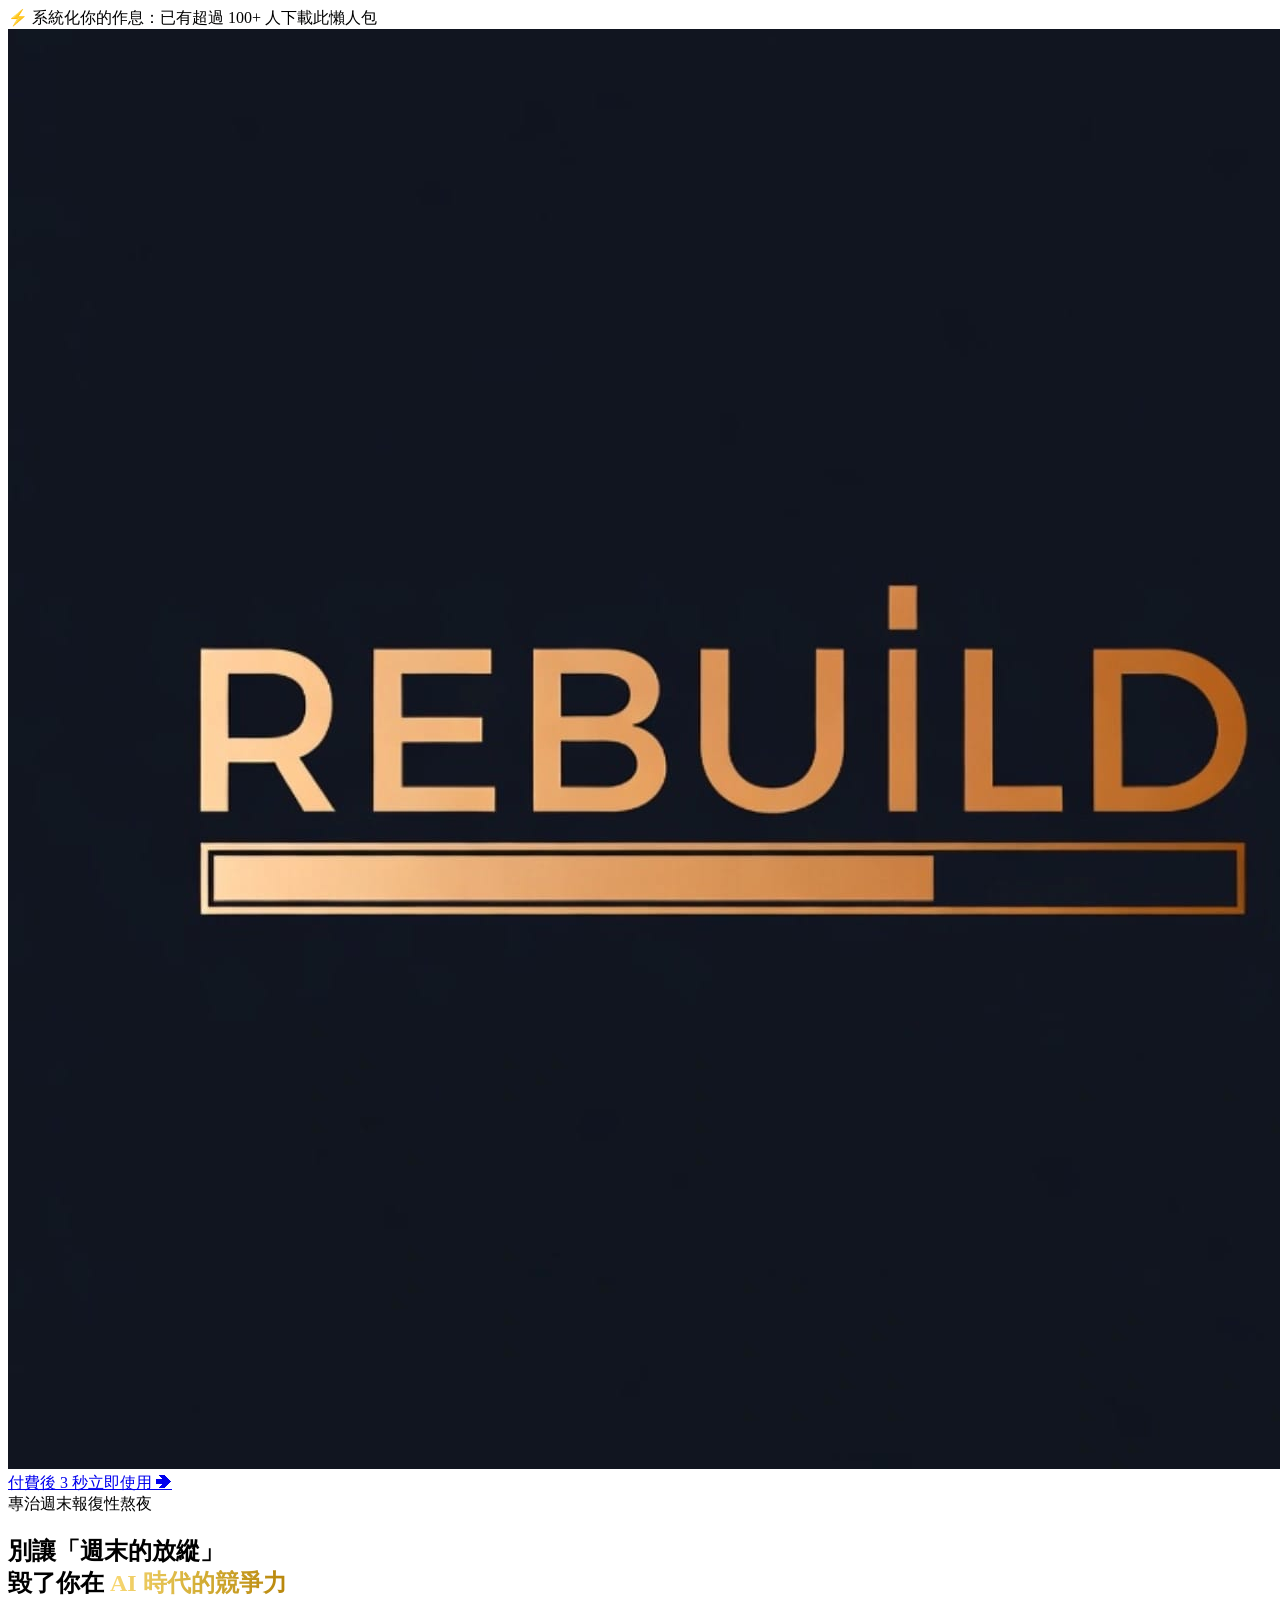
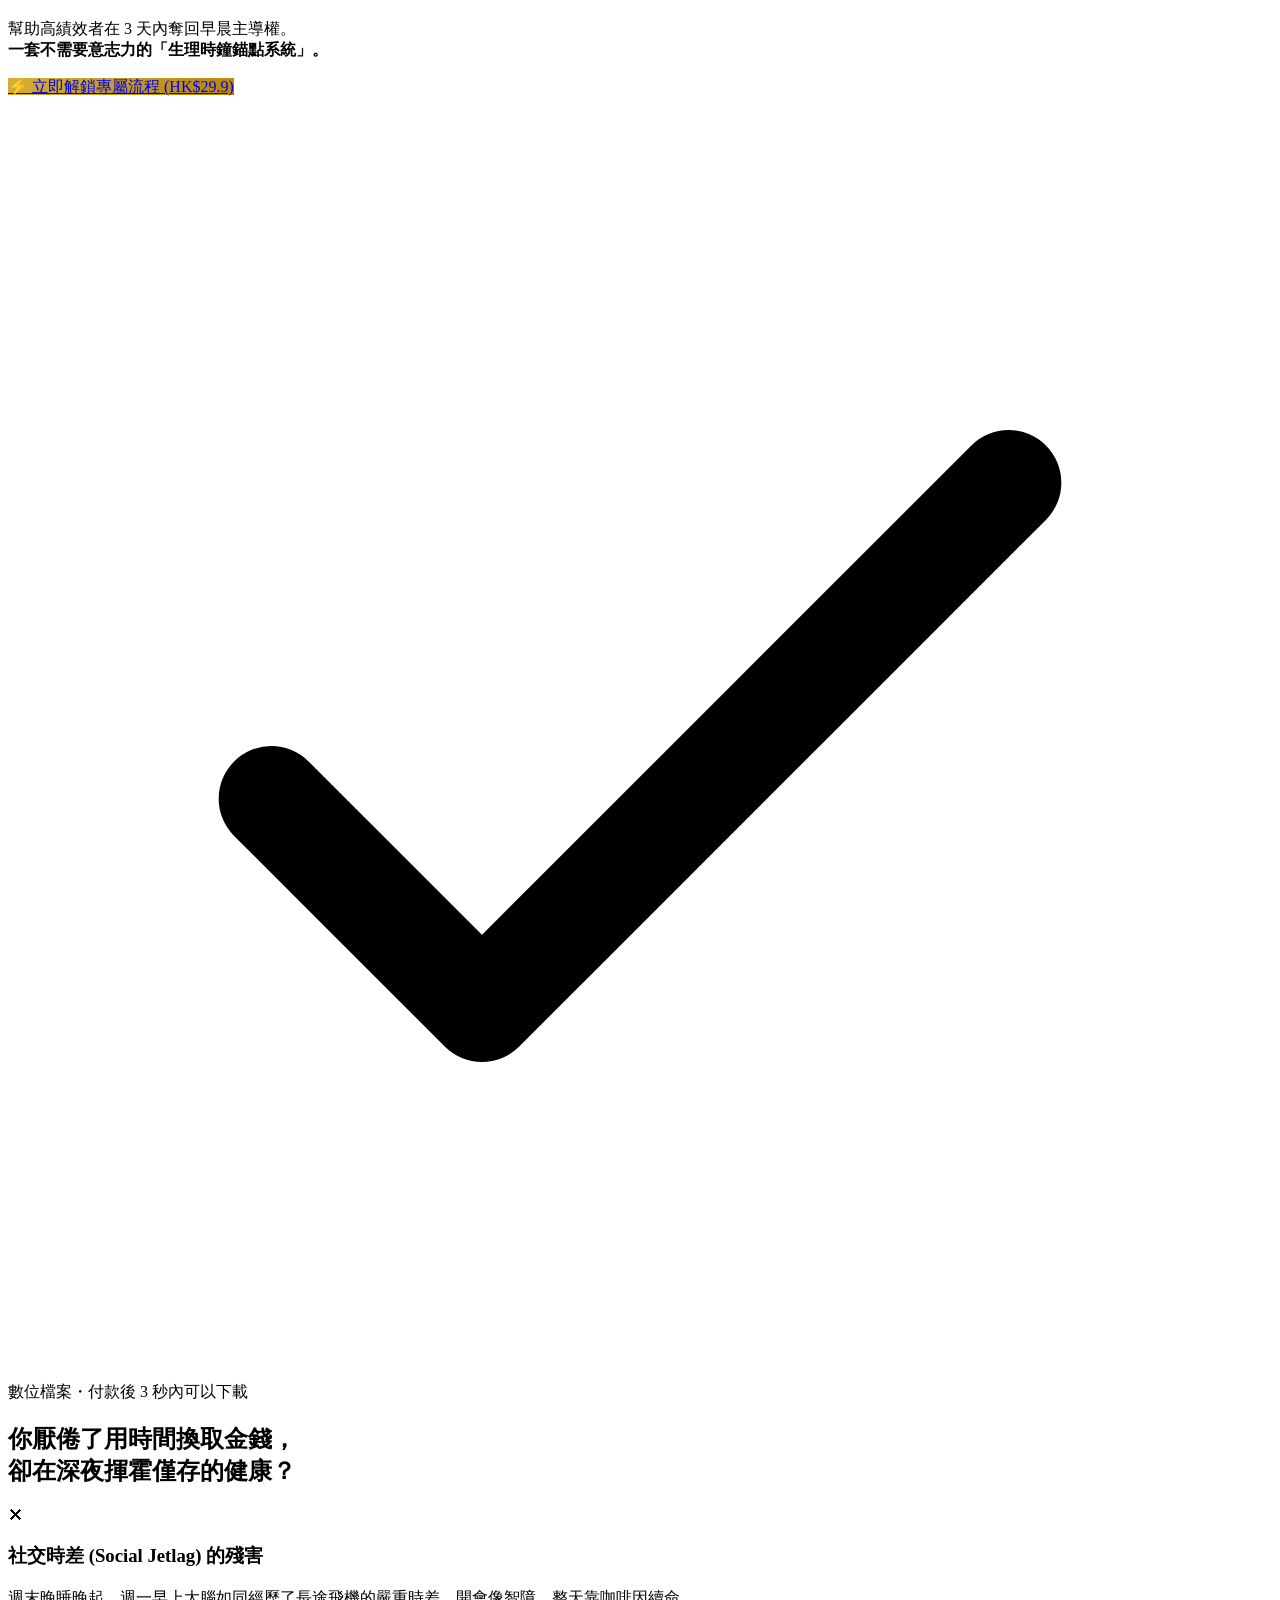
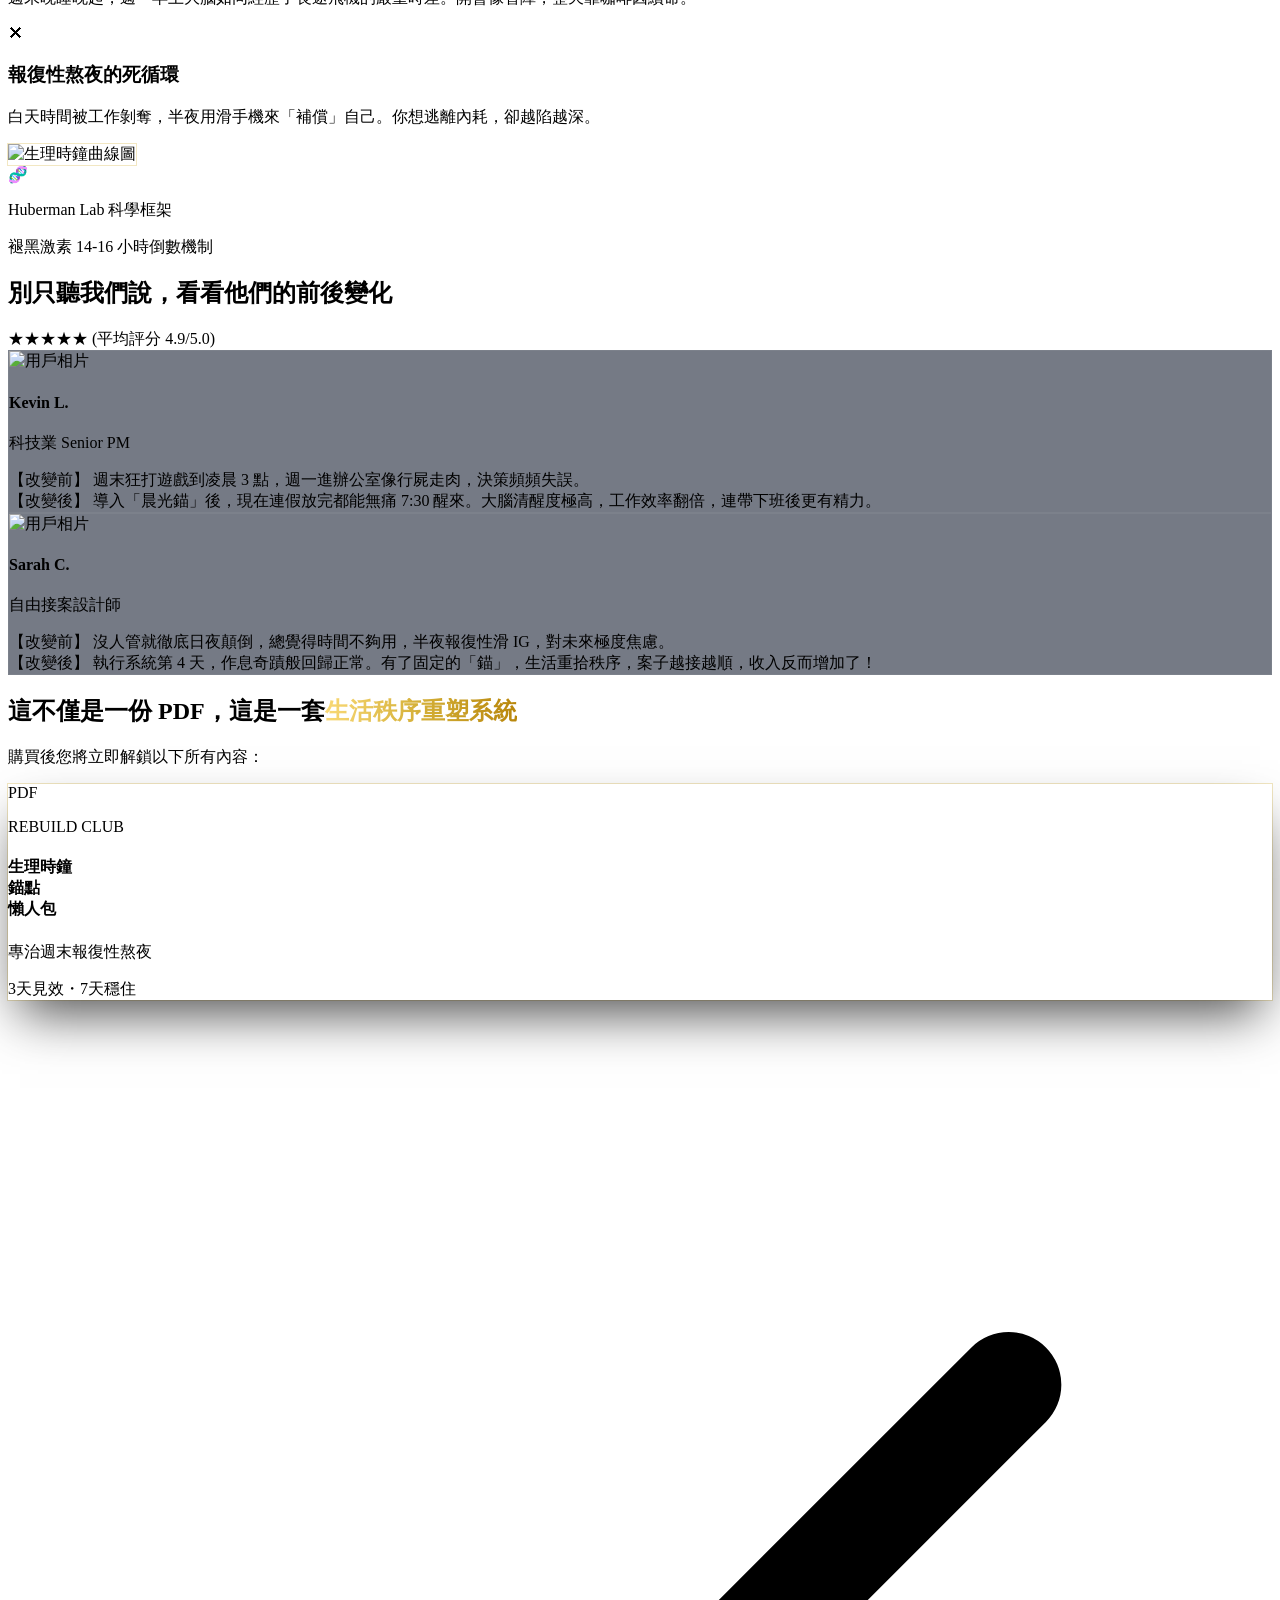
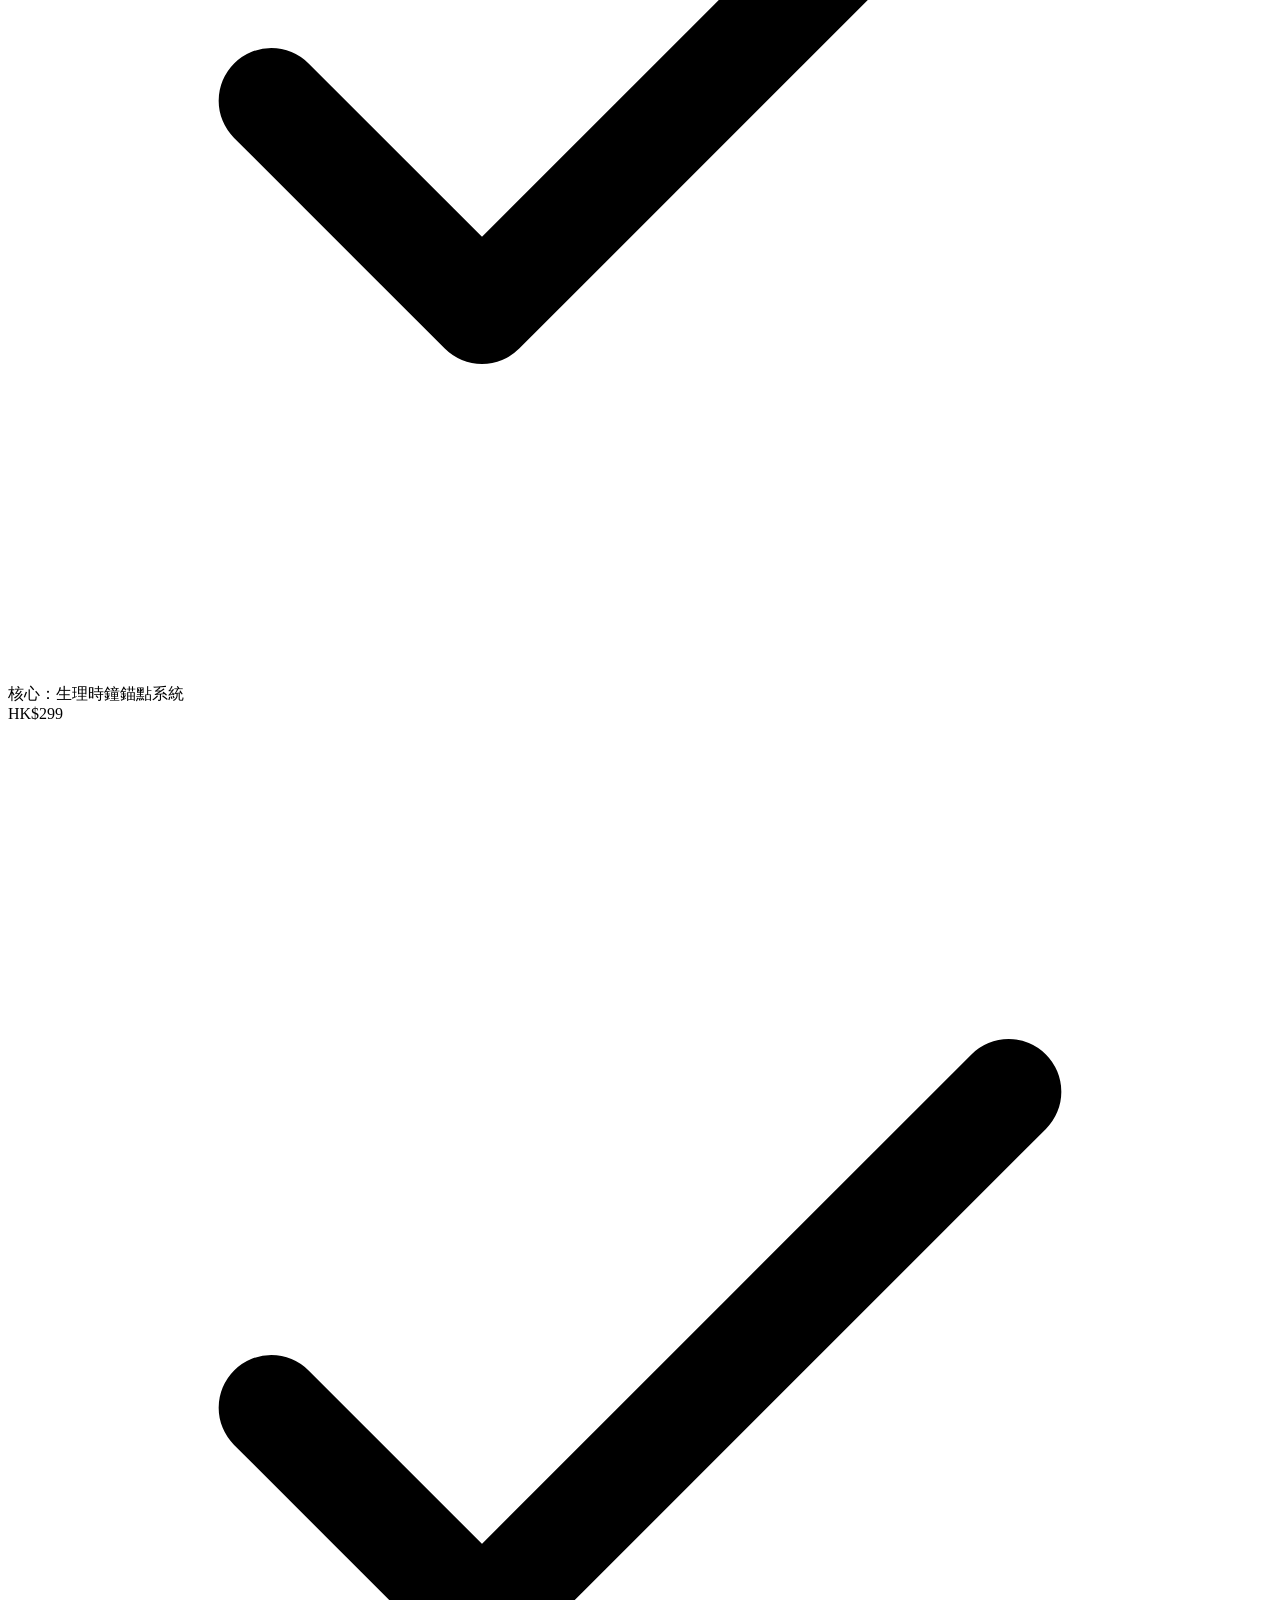
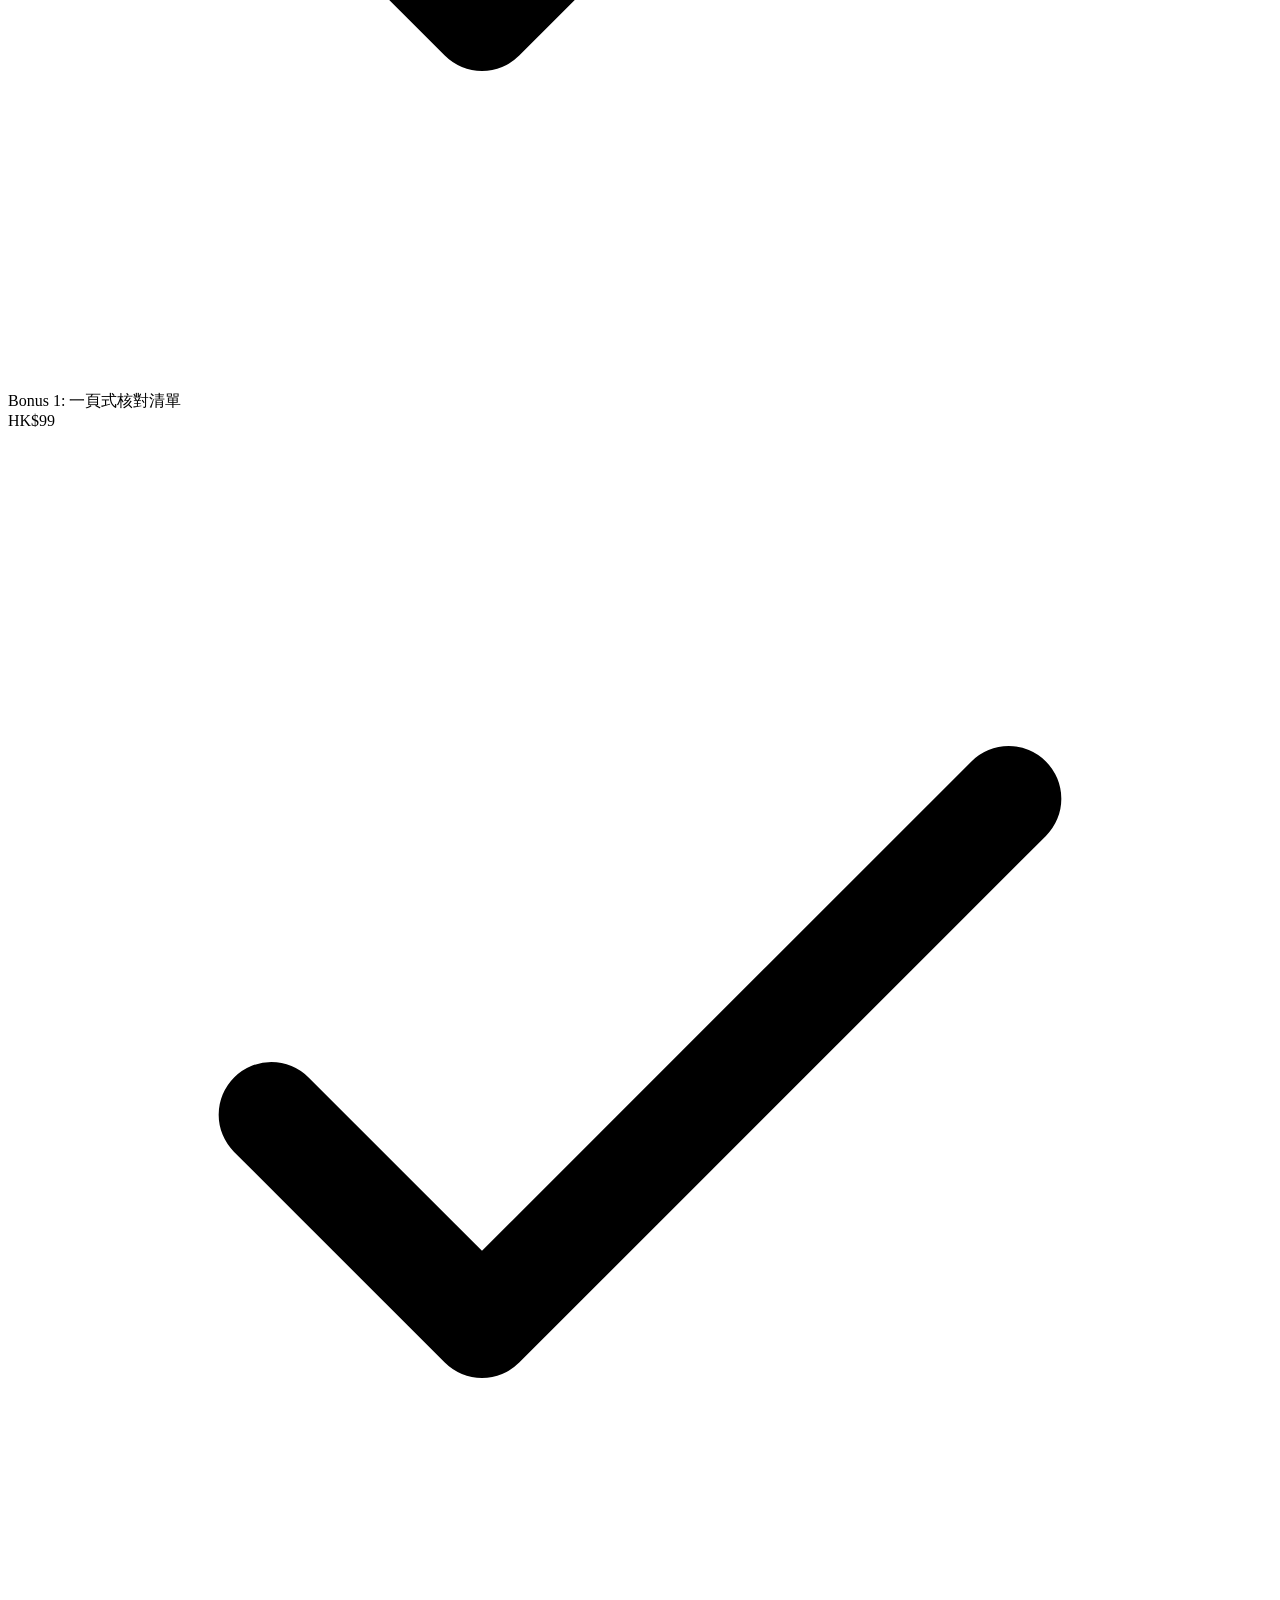
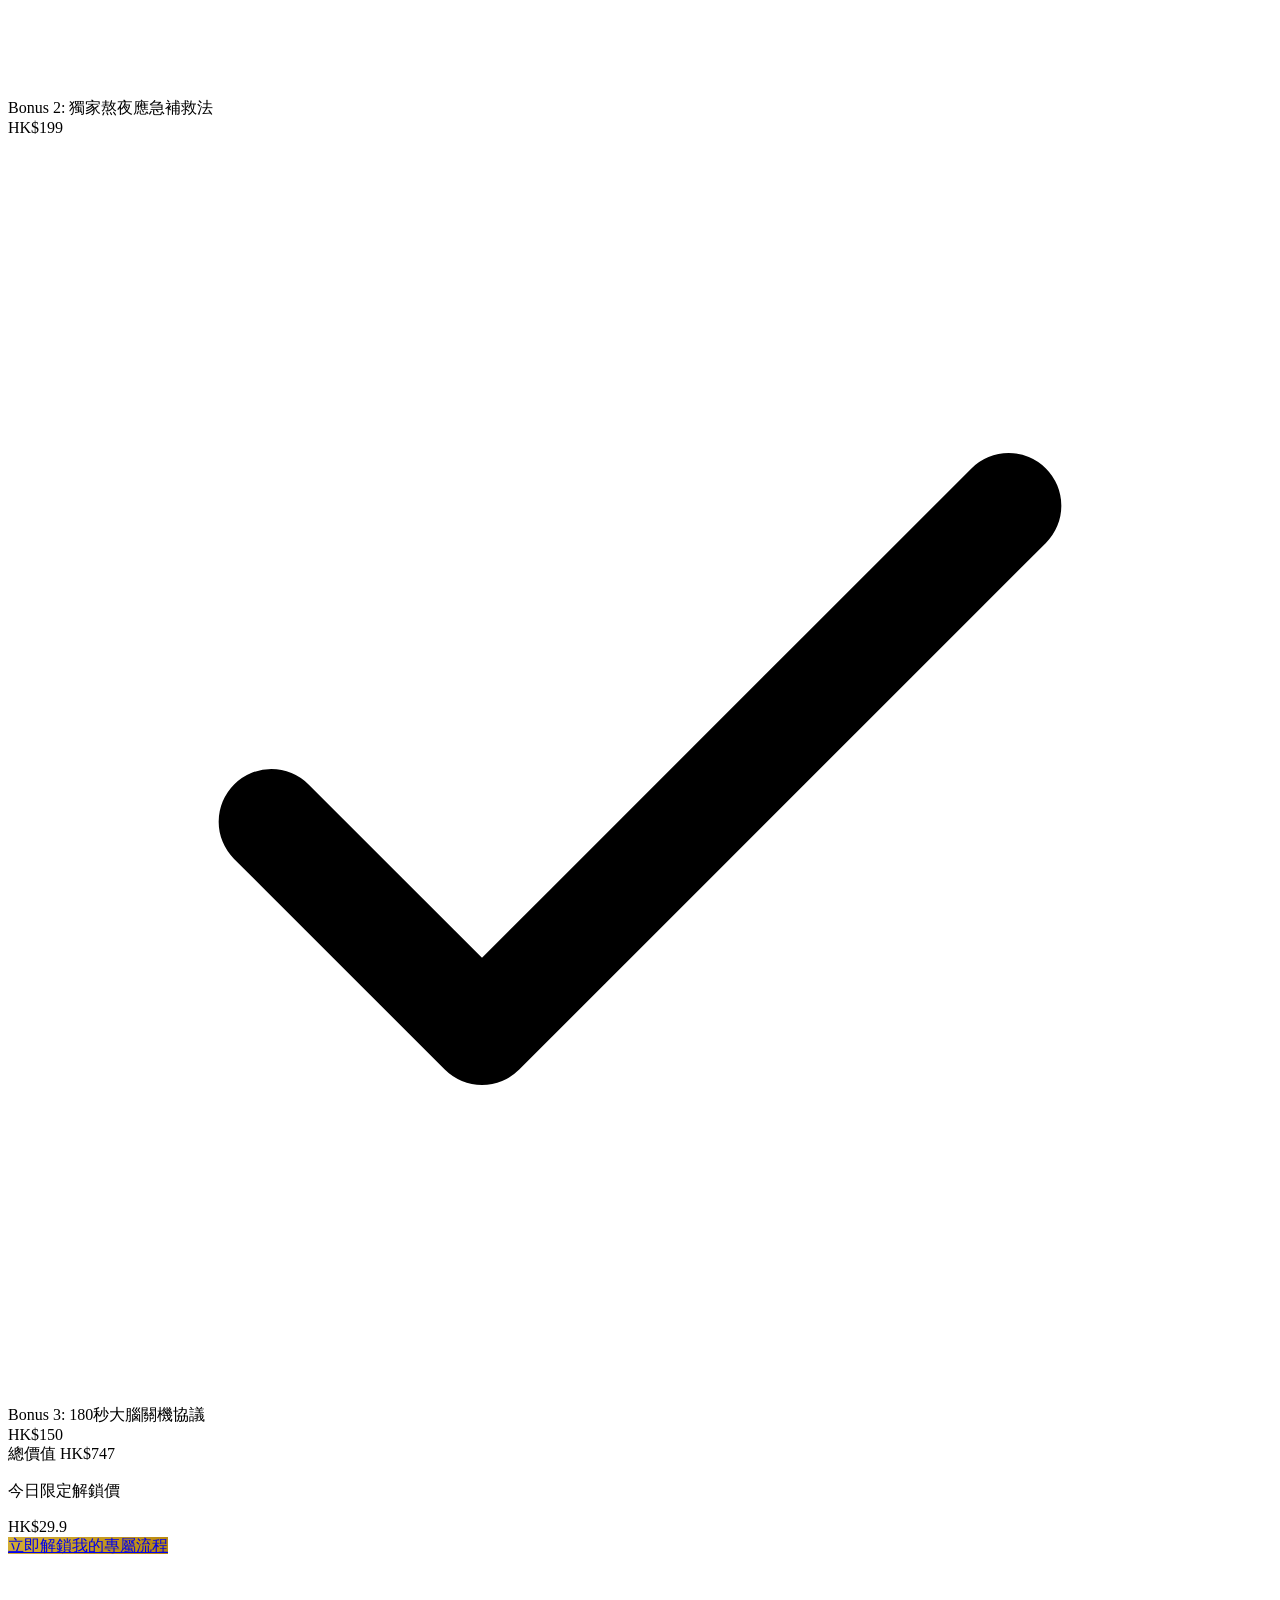
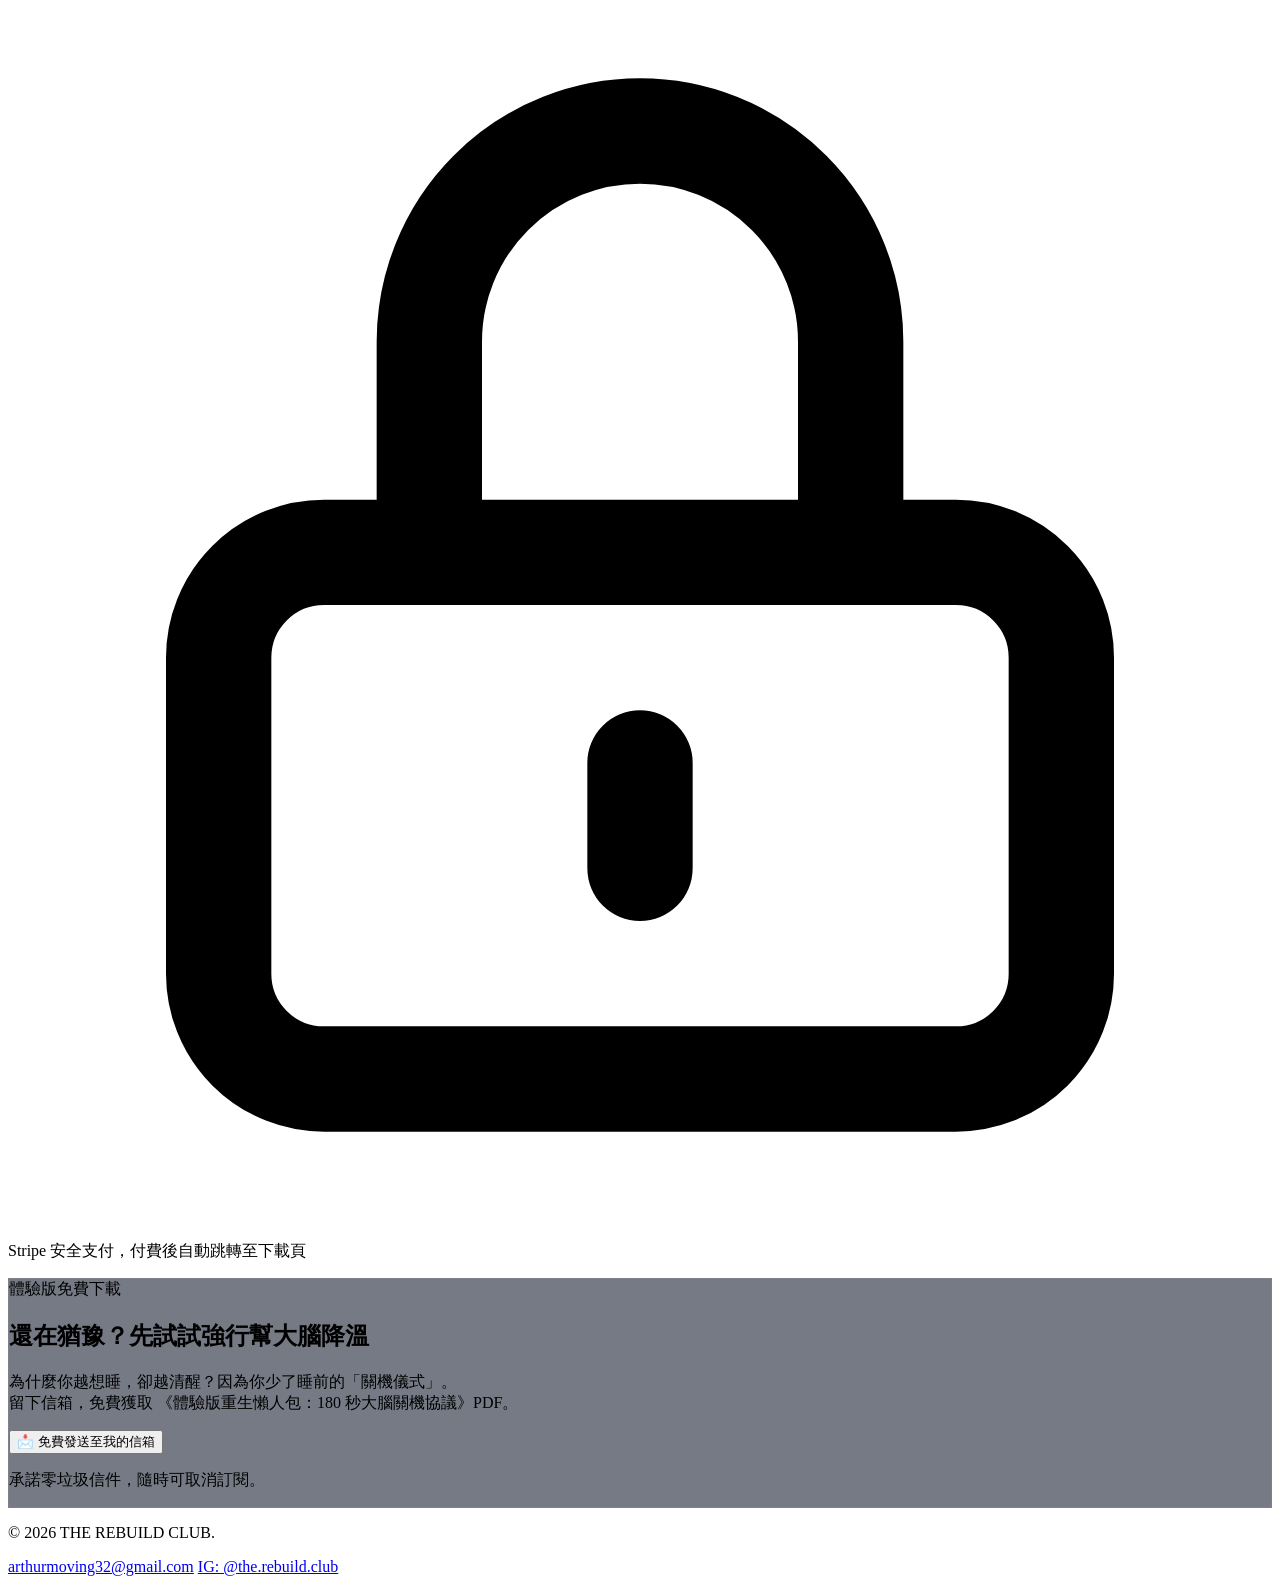
==== commit 620b4e4d: "Update index.html" ====
--- a/index.html
+++ b/index.html
@@ -73,7 +73,7 @@
     <!-- 導航欄 -->
     <nav class="fixed w-full z-50 bg-brand-dark/90 backdrop-blur-md border-b border-white/5 top-[36px]">
         <div class="max-w-6xl mx-auto px-4 h-16 flex justify-between items-center">
-            <img src="rebuild-logo.jpeg.jpeg" alt="Rebuild Logo" class="h-8 w-auto object-contain rounded">
+            <img src="rebuild-logo.jpeg" alt="Rebuild Logo" class="h-8 w-auto object-contain rounded">
             <a href="#pricing" class="text-brand-gold hover:text-white font-bold text-sm transition-colors">
                 付費後 3 秒立即使用 ➔
             </a>
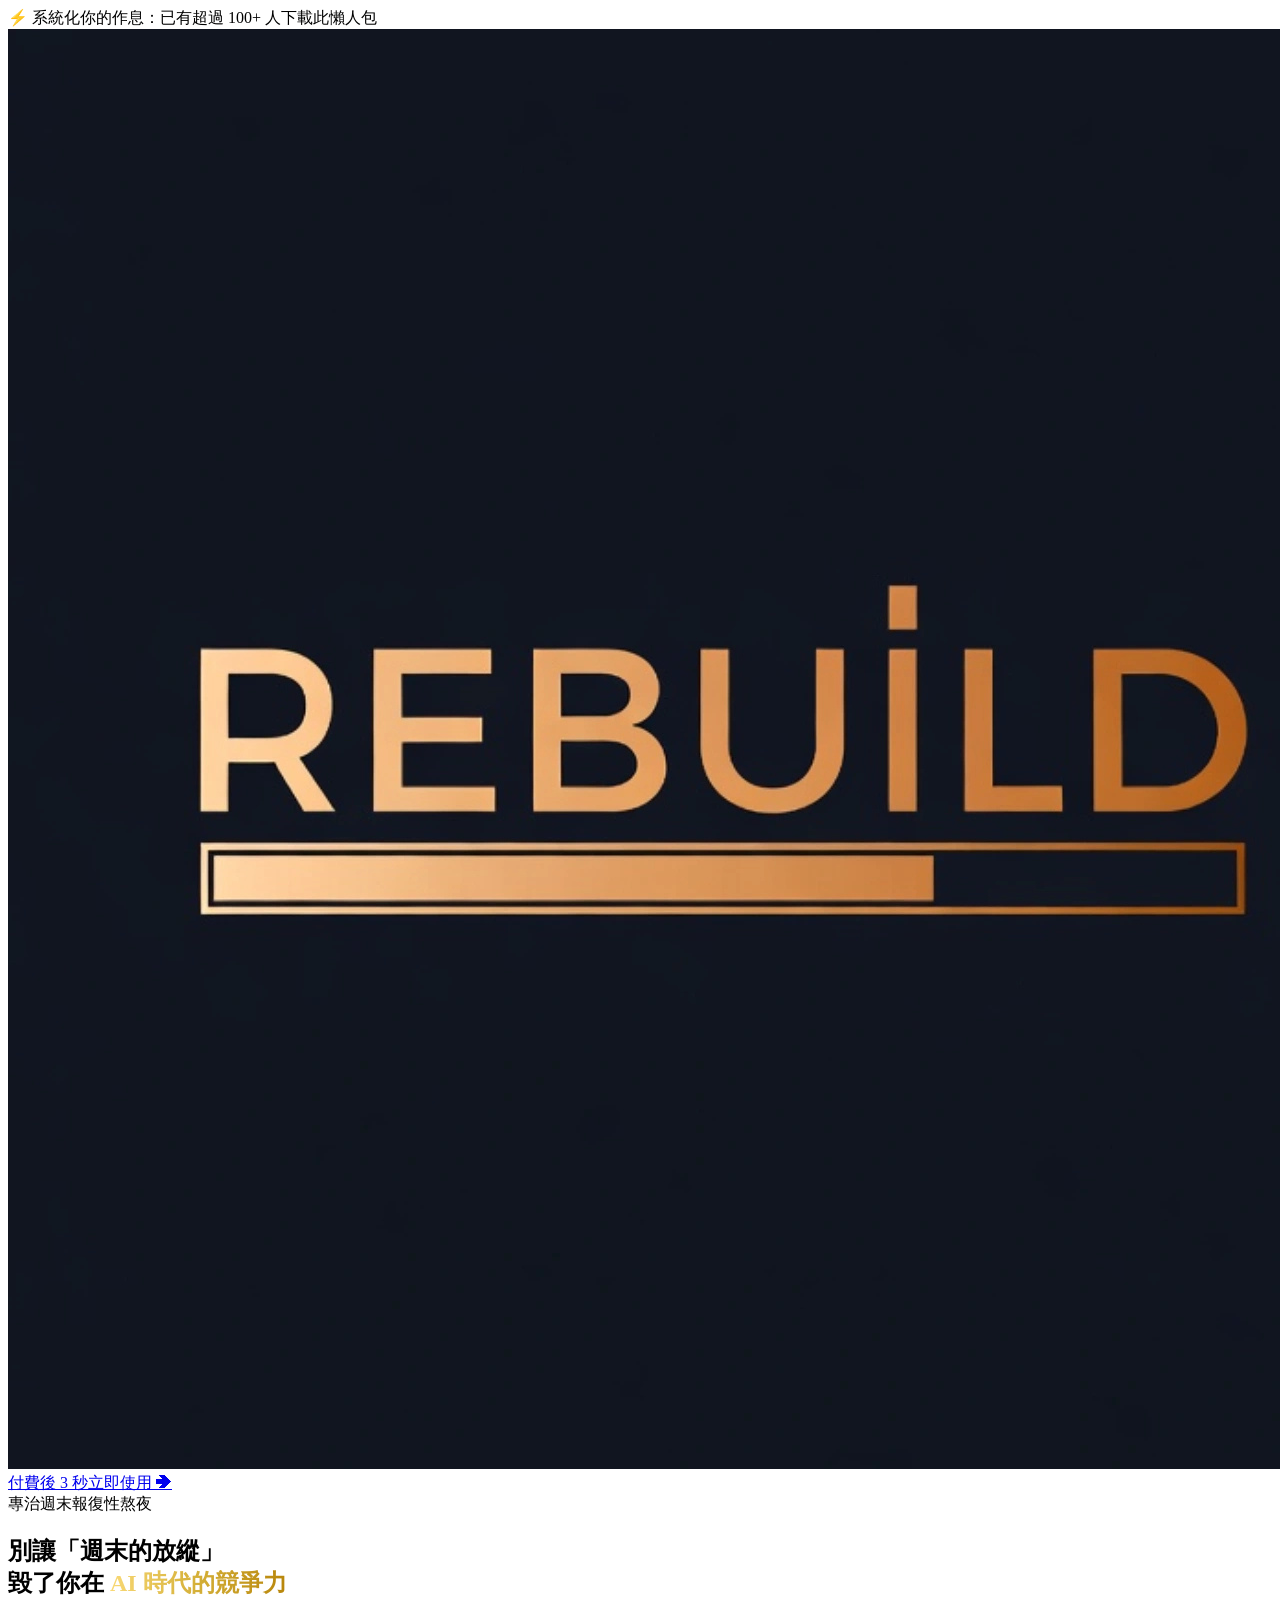
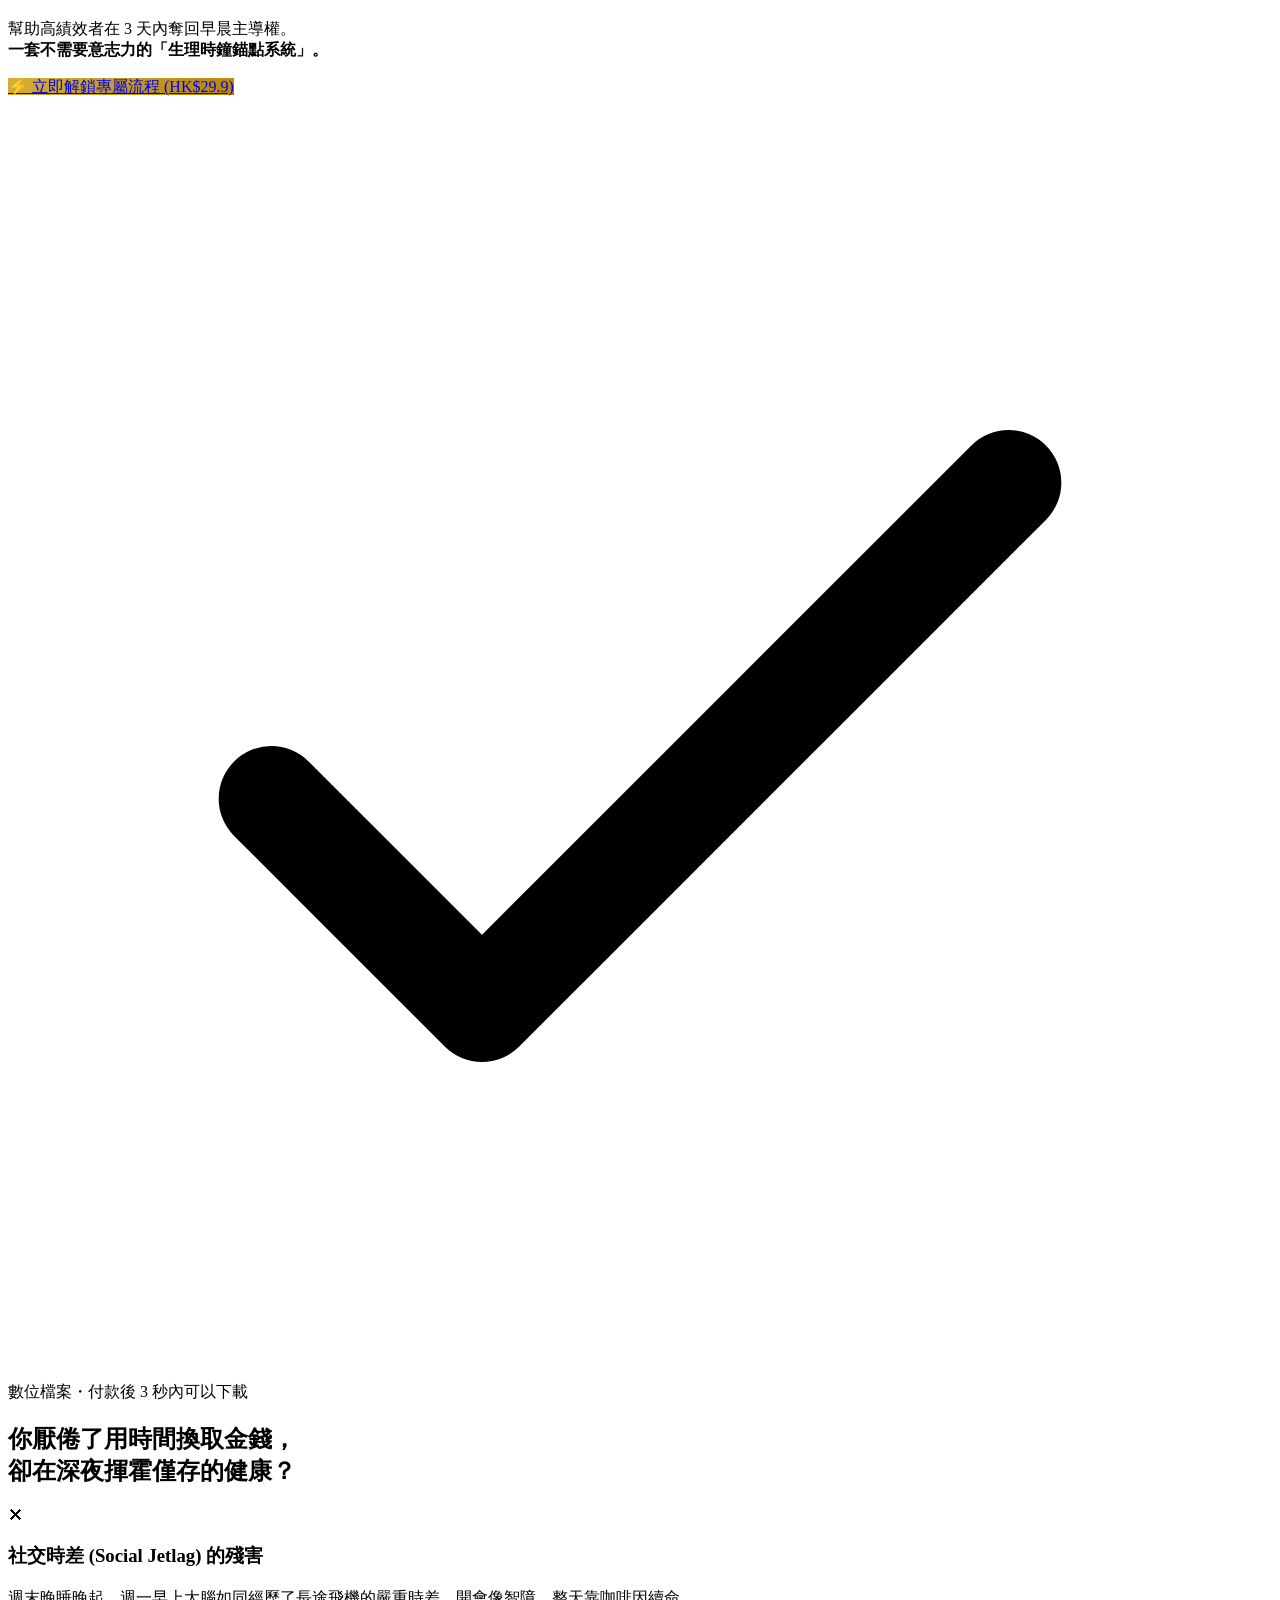
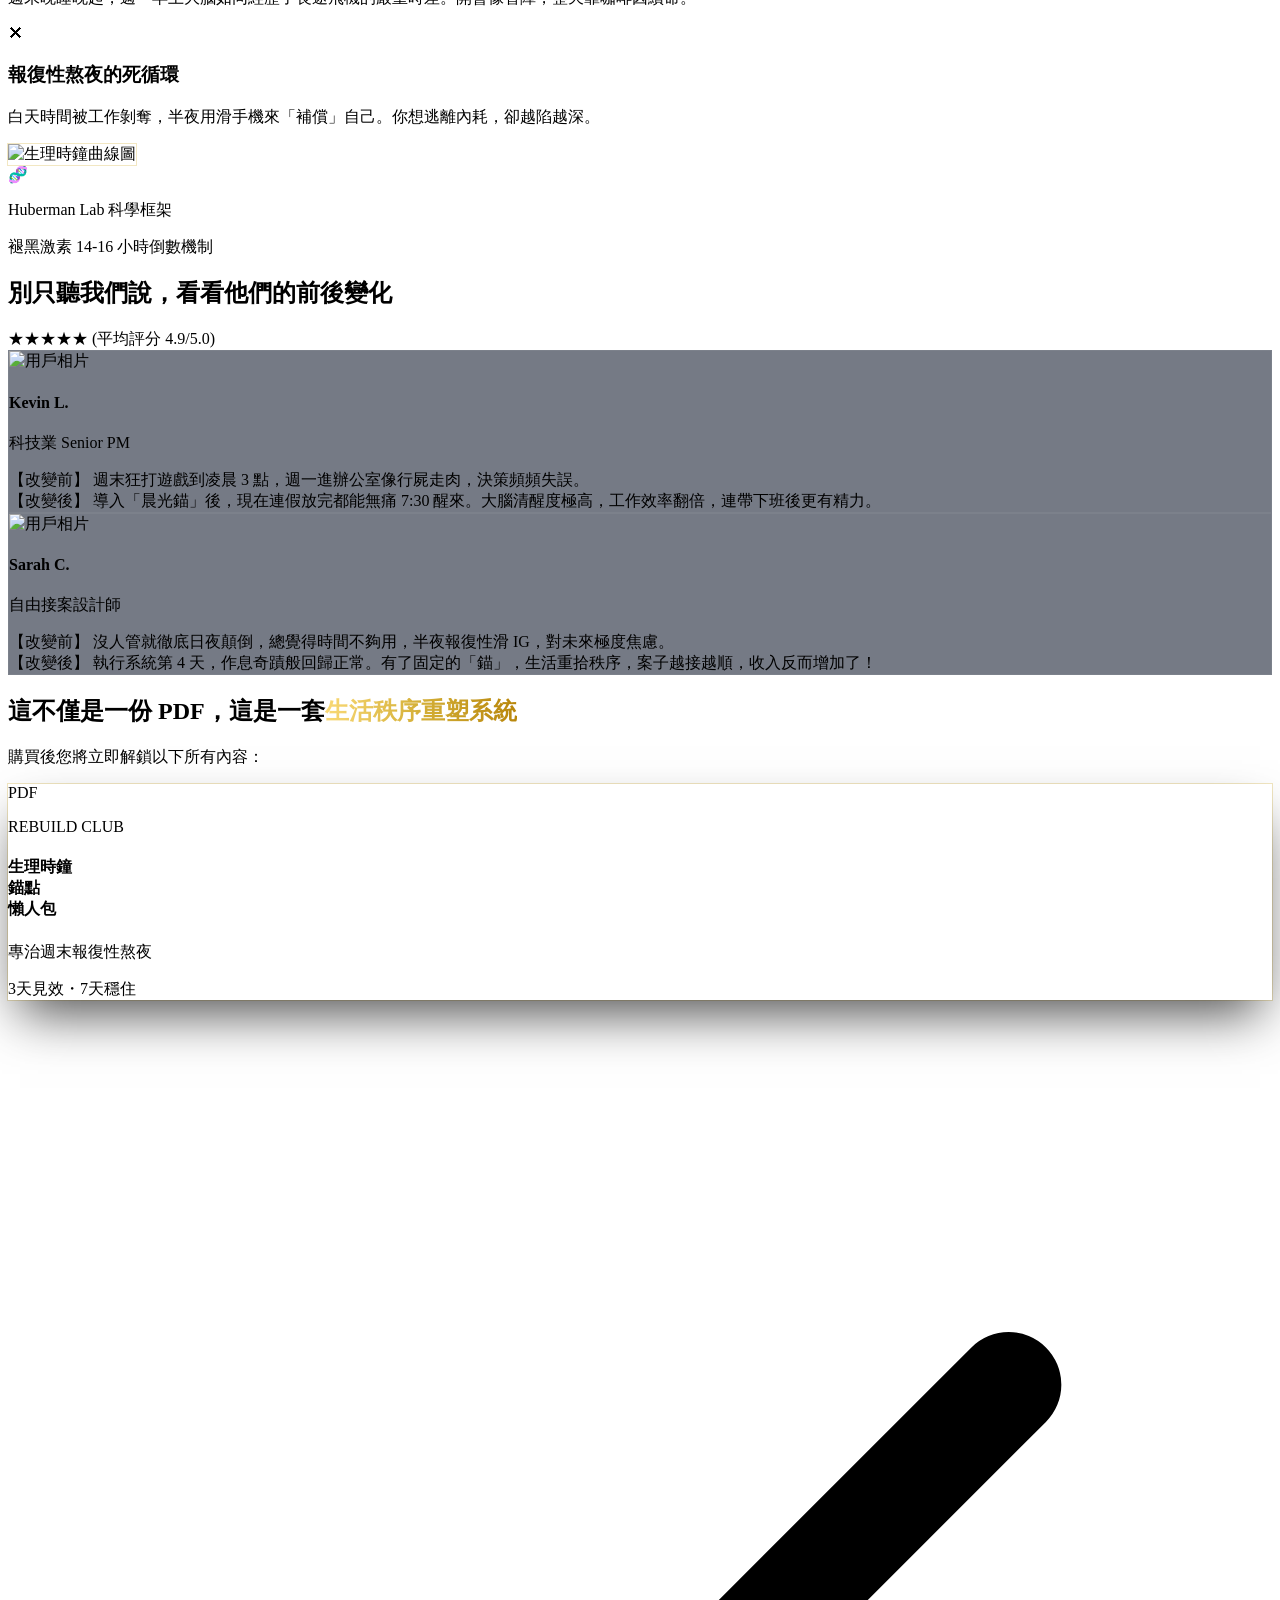
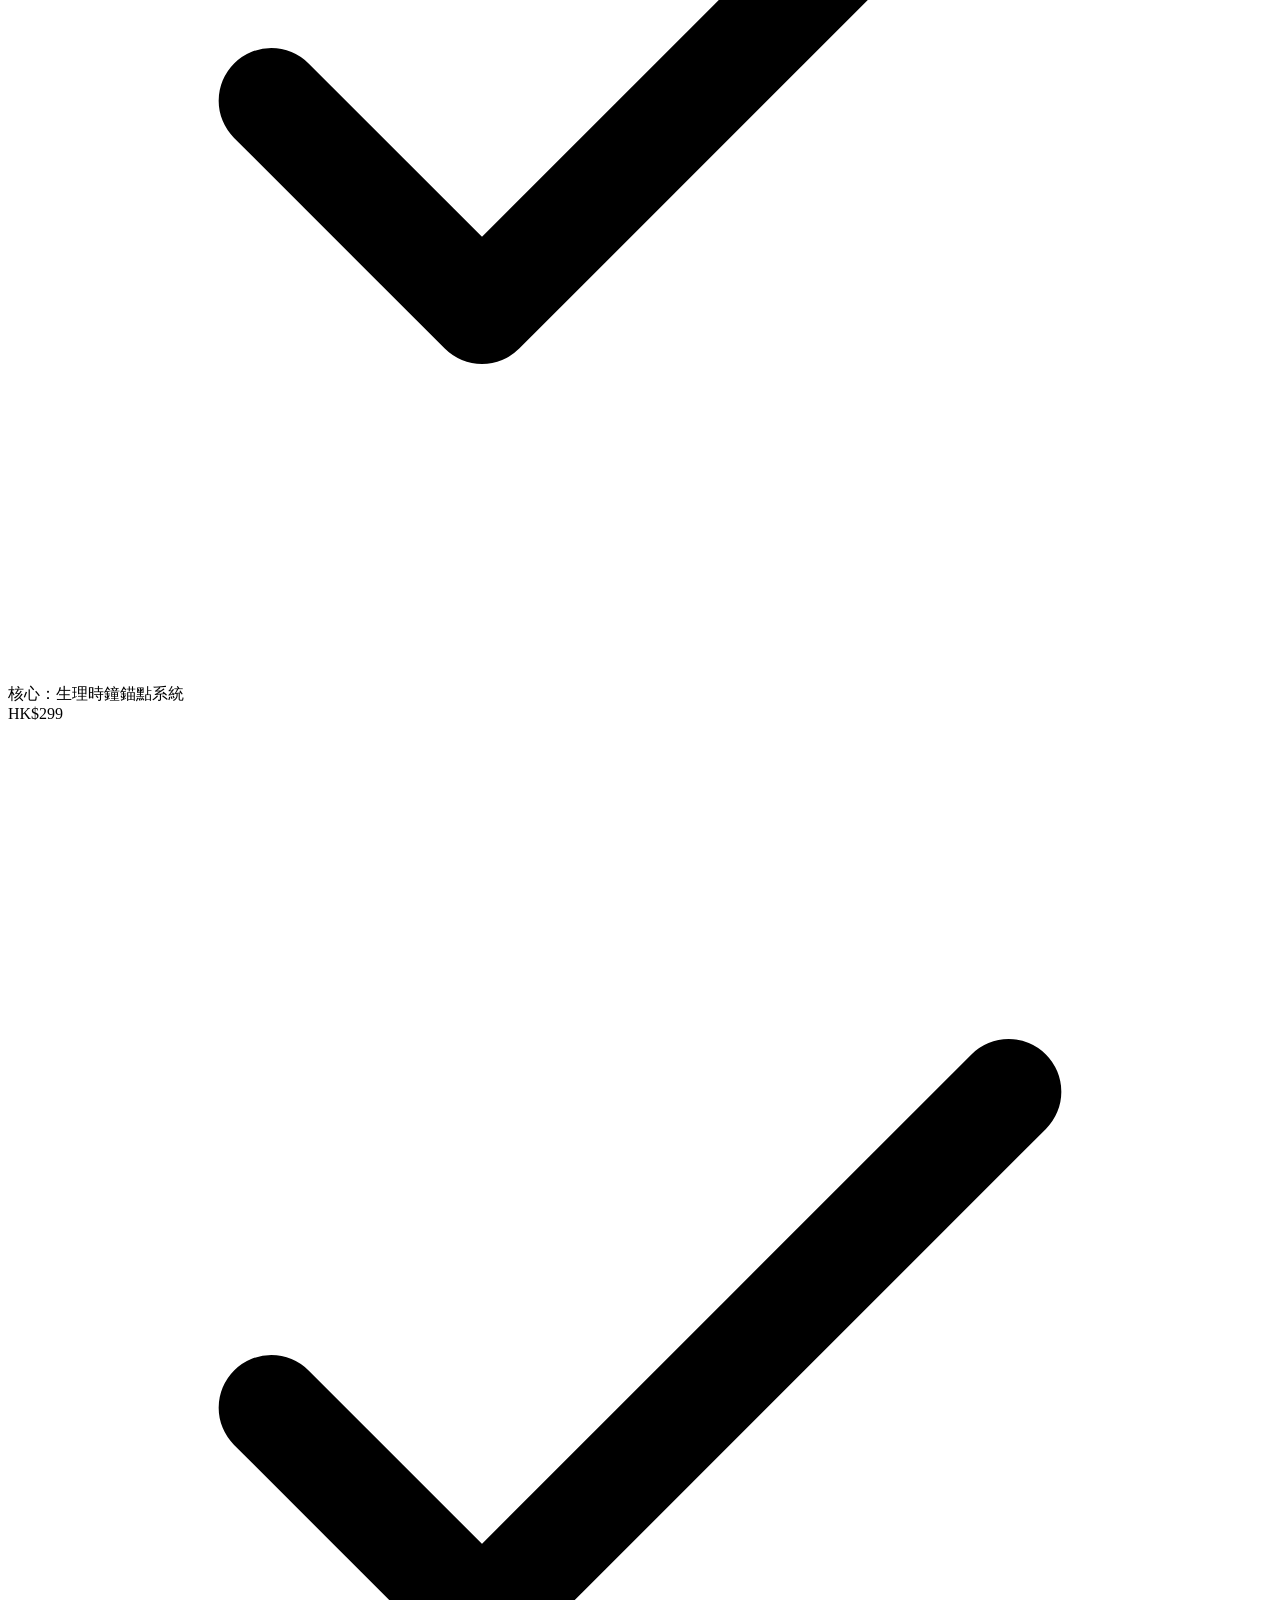
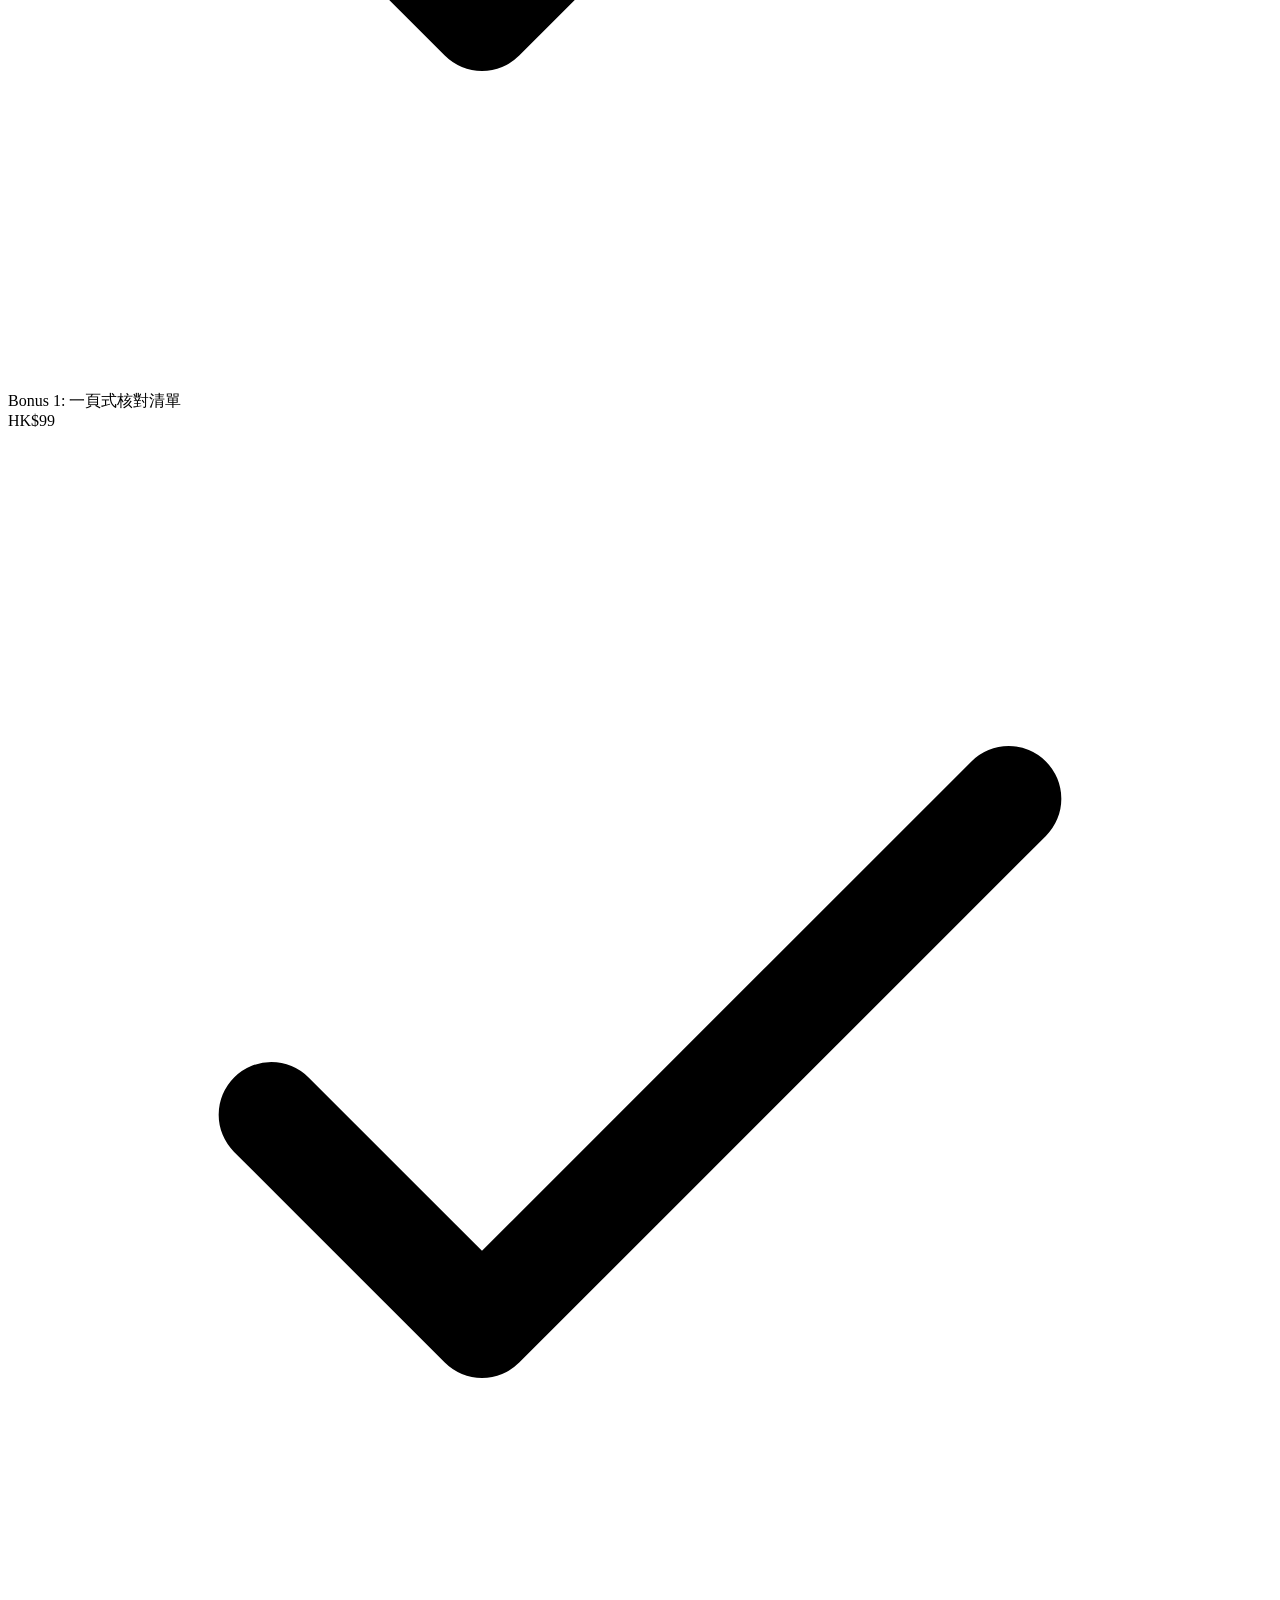
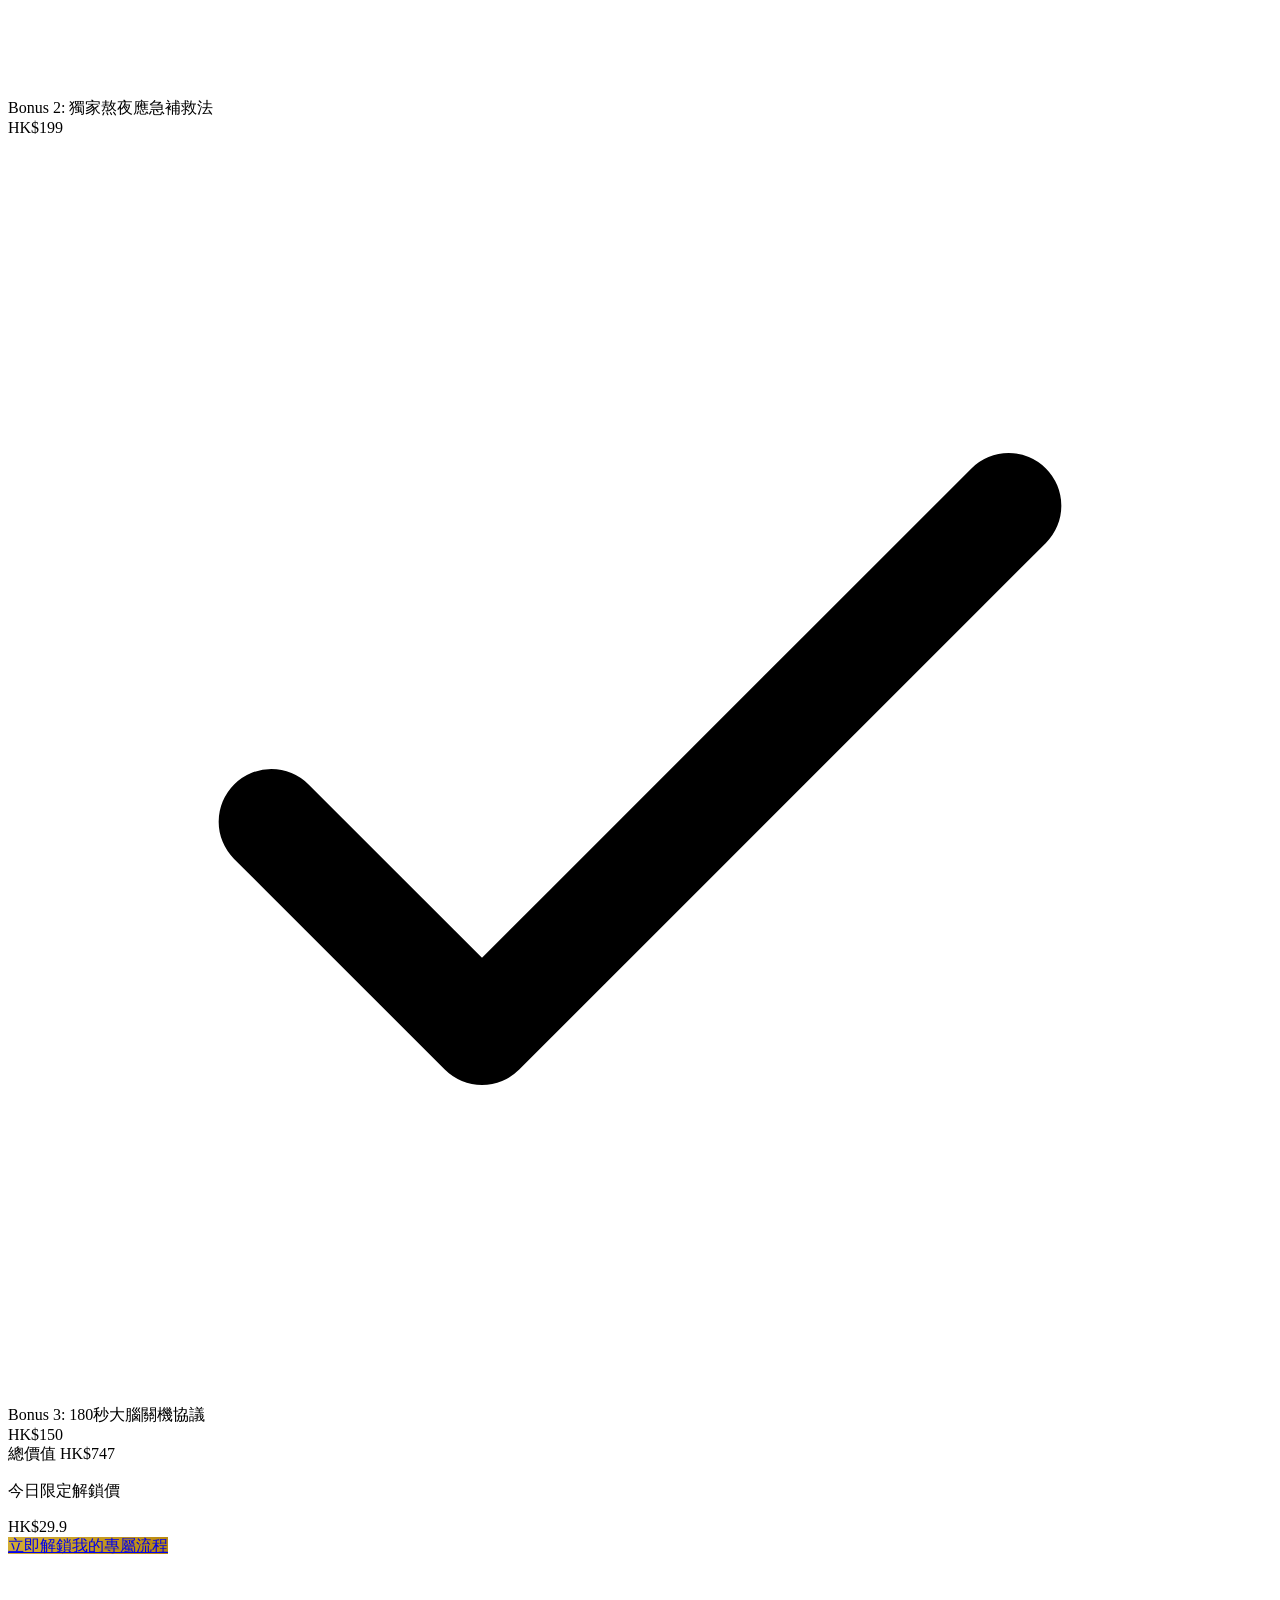
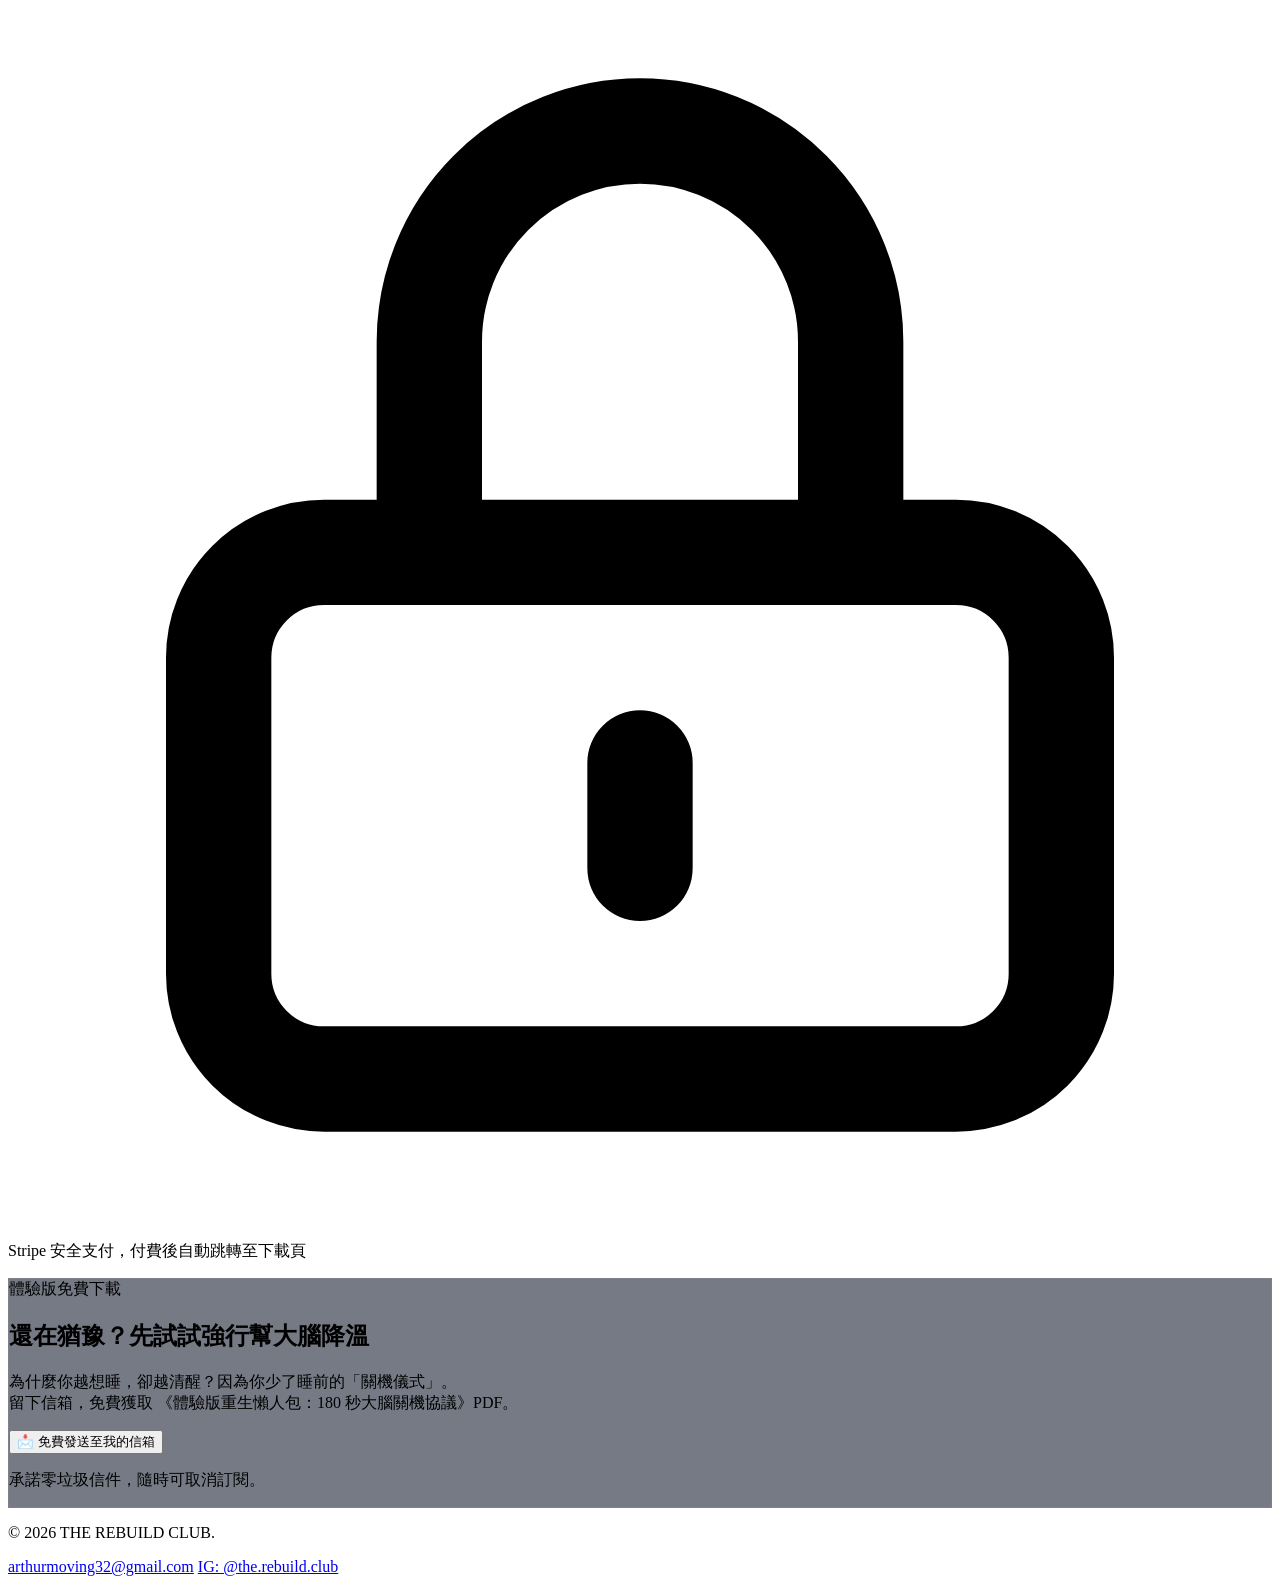
==== commit 58ca4f17: "Update index.html" ====
--- a/index.html
+++ b/index.html
@@ -73,7 +73,7 @@
     <!-- 導航欄 -->
     <nav class="fixed w-full z-50 bg-brand-dark/90 backdrop-blur-md border-b border-white/5 top-[36px]">
         <div class="max-w-6xl mx-auto px-4 h-16 flex justify-between items-center">
-            <img src="rebuild-logo.jpeg" alt="Rebuild Logo" class="h-8 w-auto object-contain rounded">
+            <img src="rebuild-logo .png" alt="Rebuild Logo" class="h-8 w-auto object-contain rounded">
             <a href="#pricing" class="text-brand-gold hover:text-white font-bold text-sm transition-colors">
                 付費後 3 秒立即使用 ➔
             </a>
